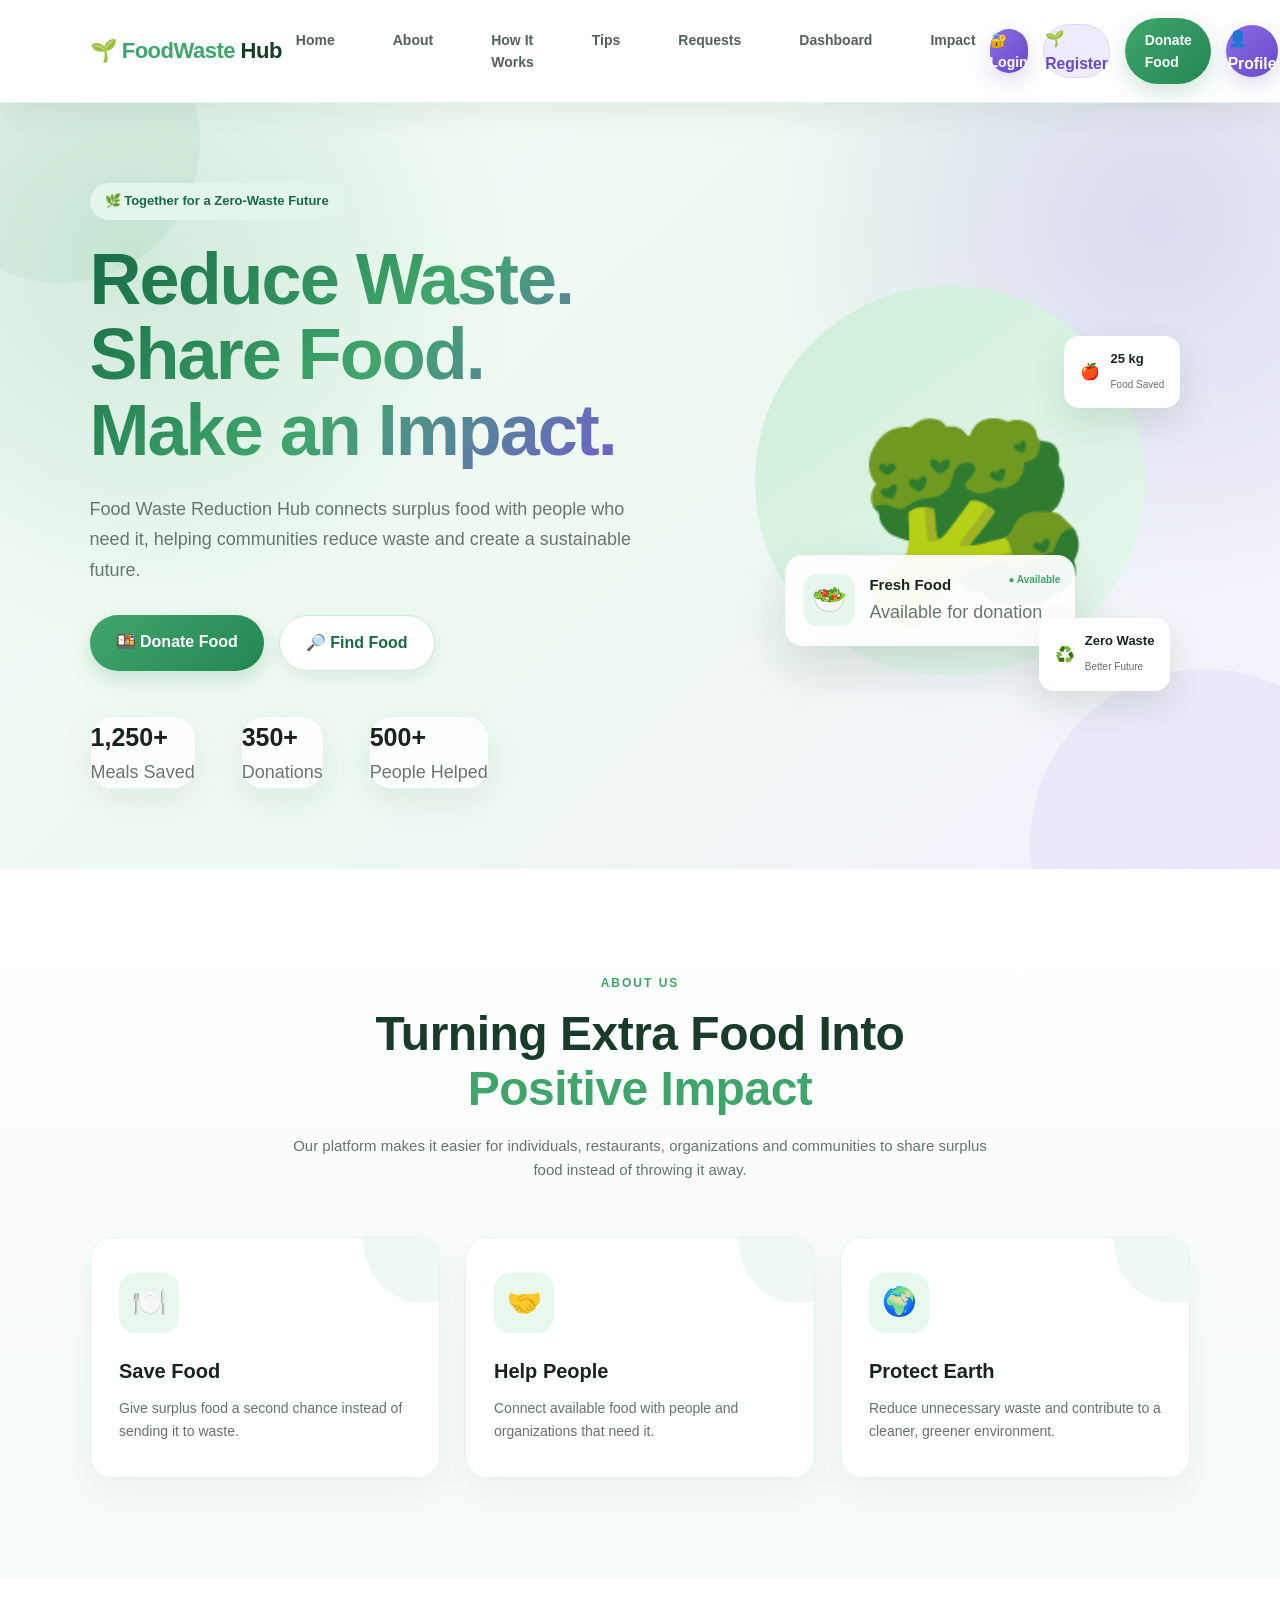
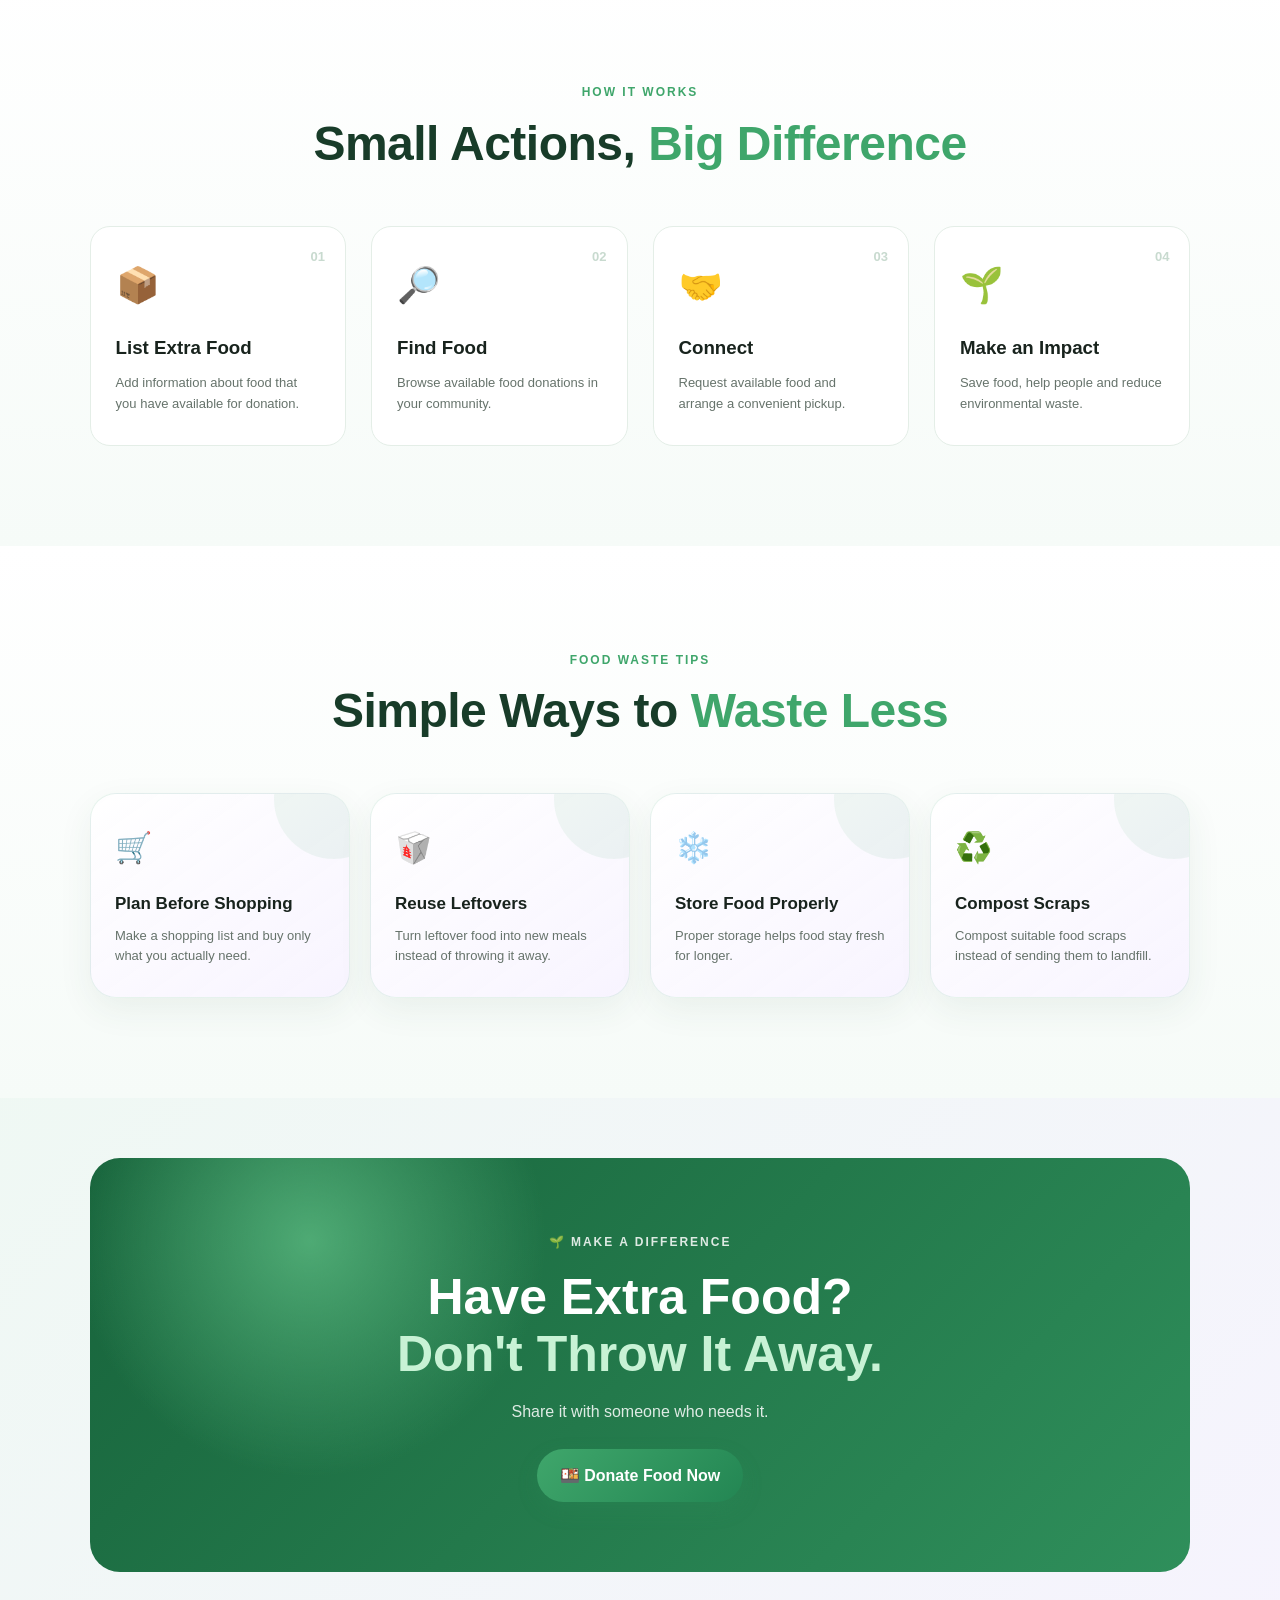
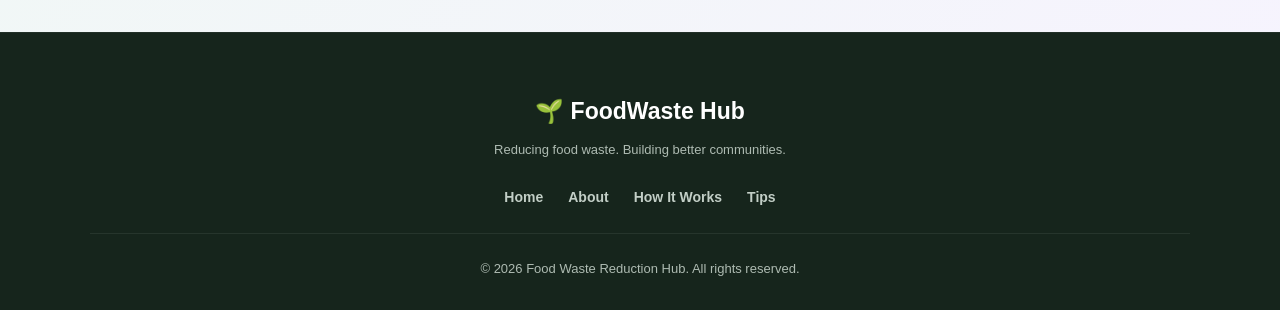
==== index.html @ 3bdde015 "Add files via upload" ====
<!DOCTYPE html>
<html lang="en">
<head>
    <meta charset="UTF-8">
    <meta name="viewport" content="width=device-width, initial-scale=1.0">

    <title>Food Waste Reduction Hub</title>

    <link rel="stylesheet" href="style.css">
</head>

<body>

    <!-- Navigation -->
    <header class="navbar">
        <div class="logo">
            🌱 <span>FoodWaste</span> Hub
        </div>

        <nav>
            <a href="#home">Home</a>
            <a href="#about">About</a>
            <a href="#how-it-works">How It Works</a>
            <a href="#tips">Tips</a>
            <a href="requests.html"> Requests</a>
            <a href="dashboard.html"> Dashboard</a>
            <a href="impact.html"> Impact</a>
        </nav>

        <div class="nav-buttons">
            <a href="login.html" class="login-btn">🔐 Login</a>
            <a href="register.html" class="register-btn">🌱 Register</a>
            <a href="#" id="logoutBtn" class="logout-btn">🚪 Logout</a>
            <a href="donate.html" class="donate-btn">Donate Food</a>
            <a href="profile.html" id="profileBtn" class="profile-btn">👤 Profile</a>
        </div>
    </header>


    <!-- Hero Section -->
    <section class="hero" id="home">

        <div class="hero-content">

            <div class="badge">
                🌿 Together for a Zero-Waste Future
            </div>

            <h1>
                Reduce Waste.<br>
                <span>Share Food.</span><br>
                Make an Impact.
            </h1>

            <p>
                Food Waste Reduction Hub connects surplus food with
                people who need it, helping communities reduce waste
                and create a sustainable future.
            </p>

            <div class="hero-buttons">
                <a href="donate.html" class="primary-btn">
    🍱 Donate Food
</a>

                <a href="find-food.html" class="secondary-btn">🔎 Find Food</a>
            </div>

            <div class="hero-stats">

                <div>
                    <h3>1,250+</h3>
                    <p>Meals Saved</p>
                </div>

                <div>
                    <h3>350+</h3>
                    <p>Donations</p>
                </div>

                <div>
                    <h3>500+</h3>
                    <p>People Helped</p>
                </div>

            </div>

        </div>


        <!-- Hero Visual -->
        <div class="hero-visual">

            <div class="circle"></div>

            <div class="food-card main-card">
                <div class="food-icon">🥗</div>

                <div>
                    <h3>Fresh Food</h3>
                    <p>Available for donation</p>
                </div>

                <span class="available">
                    ● Available
                </span>
            </div>

            <div class="floating-card card-one">
                🍎
                <div>
                    <strong>25 kg</strong>
                    <small>Food Saved</small>
                </div>
            </div>

            <div class="floating-card card-two">
                ♻️
                <div>
                    <strong>Zero Waste</strong>
                    <small>Better Future</small>
                </div>
            </div>

        </div>

    </section>


    <!-- About Section -->
    <section class="about" id="about">

        <div class="section-heading">
            <span>ABOUT US</span>

            <h2>
                Turning Extra Food Into
                <strong>Positive Impact</strong>
            </h2>

            <p>
                Our platform makes it easier for individuals, restaurants,
                organizations and communities to share surplus food instead
                of throwing it away.
            </p>
        </div>


        <div class="about-cards">

            <div class="about-card">
                <div class="card-icon">🍽️</div>
                <h3>Save Food</h3>
                <p>
                    Give surplus food a second chance instead of sending
                    it to waste.
                </p>
            </div>

            <div class="about-card">
                <div class="card-icon">🤝</div>
                <h3>Help People</h3>
                <p>
                    Connect available food with people and organizations
                    that need it.
                </p>
            </div>

            <div class="about-card">
                <div class="card-icon">🌍</div>
                <h3>Protect Earth</h3>
                <p>
                    Reduce unnecessary waste and contribute to a cleaner,
                    greener environment.
                </p>
            </div>

        </div>

    </section>


    <!-- How It Works -->
    <section class="how-it-works" id="how-it-works">

        <div class="section-heading">
            <span>HOW IT WORKS</span>

            <h2>
                Small Actions,
                <strong>Big Difference</strong>
            </h2>
        </div>


        <div class="steps">

            <div class="step">
                <div class="step-number">01</div>
                <div class="step-icon">📦</div>

                <h3>List Extra Food</h3>

                <p>
                    Add information about food that you have available
                    for donation.
                </p>
            </div>


            <div class="step">
                <div class="step-number">02</div>
                <div class="step-icon">🔎</div>

                <h3>Find Food</h3>

                <p>
                    Browse available food donations in your community.
                </p>
            </div>


            <div class="step">
                <div class="step-number">03</div>
                <div class="step-icon">🤝</div>

                <h3>Connect</h3>

                <p>
                    Request available food and arrange a convenient
                    pickup.
                </p>
            </div>


            <div class="step">
                <div class="step-number">04</div>
                <div class="step-icon">🌱</div>

                <h3>Make an Impact</h3>

                <p>
                    Save food, help people and reduce environmental waste.
                </p>
            </div>

        </div>

    </section>


    <!-- Tips Section -->
    <section class="tips" id="tips">

        <div class="section-heading">
            <span>FOOD WASTE TIPS</span>

            <h2>
                Simple Ways to
                <strong>Waste Less</strong>
            </h2>
        </div>


        <div class="tips-grid">

            <div class="tip-card">
                <span>🛒</span>
                <h3>Plan Before Shopping</h3>
                <p>
                    Make a shopping list and buy only what you actually need.
                </p>
            </div>

            <div class="tip-card">
                <span>🥡</span>
                <h3>Reuse Leftovers</h3>
                <p>
                    Turn leftover food into new meals instead of throwing it away.
                </p>
            </div>

            <div class="tip-card">
                <span>❄️</span>
                <h3>Store Food Properly</h3>
                <p>
                    Proper storage helps food stay fresh for longer.
                </p>
            </div>

            <div class="tip-card">
                <span>♻️</span>
                <h3>Compost Scraps</h3>
                <p>
                    Compost suitable food scraps instead of sending them to landfill.
                </p>
            </div>

        </div>

    </section>


    <!-- Call To Action -->
    <section class="cta">

        <div>
            <span>🌱 MAKE A DIFFERENCE</span>

            <h2>
                Have Extra Food?
                <br>
                <strong>Don't Throw It Away.</strong>
            </h2>

            <p>
                Share it with someone who needs it.
            </p>

            <a href="#" class="primary-btn">
                🍱 Donate Food Now
            </a>
        </div>

    </section>


    <!-- Footer -->
    <footer>

        <div class="footer-logo">
            🌱 FoodWaste Hub
        </div>

        <p>
            Reducing food waste. Building better communities.
        </p>

        <div class="footer-links">
            <a href="#home">Home</a>
            <a href="#about">About</a>
            <a href="#how-it-works">How It Works</a>
            <a href="#tips">Tips</a>
        </div>

        <p class="copyright">
            © 2026 Food Waste Reduction Hub. All rights reserved.
        </p>

    </footer>


    <script src="script.js"></script>

</body>
</html>
---- style.css ----
/* ================================
   FOOD WASTE REDUCTION HUB
   Main Stylesheet
================================ */

* {
    margin: 0;
    padding: 0;
    box-sizing: border-box;
    scroll-behavior: smooth;
}

:root {
    --green: #2f8f5b;
    --light-green: #e9f8ef;
    --dark-green: #17633b;
    --cream: #f8fbf7;
    --dark: #17221b;
    --text: #5d685f;
    --white: #ffffff;
    --orange: #f2a65a;
}

body {
    font-family: Arial, Helvetica, sans-serif;
    background: var(--cream);
    color: var(--dark);
    line-height: 1.6;
}


/* ================================
   NAVBAR
================================ */

.navbar {
    width: 100%;
    padding: 18px 7%;
    background: rgba(255, 255, 255, 0.95);
    display: flex;
    justify-content: space-between;
    align-items: center;
    position: sticky;
    top: 0;
    z-index: 1000;
    border-bottom: 1px solid #e7eee9;
    backdrop-filter: blur(12px);
}

.logo {
    font-size: 22px;
    font-weight: 800;
    color: var(--dark);
    white-space: nowrap;
}

.logo span {
    color: var(--green);
}

.navbar nav {
    display: flex;
    gap: 30px;
}

.navbar nav a,
.footer-links a {
    text-decoration: none;
    color: var(--text);
    font-size: 14px;
    font-weight: 600;
    transition: 0.3s;
}

.navbar nav a:hover,
.footer-links a:hover {
    color: var(--green);
}

.nav-buttons {
    display: flex;
    align-items: center;
    gap: 15px;
}

.login-btn {
    text-decoration: none;
    color: var(--dark);
    font-weight: 600;
    font-size: 14px;
}

.donate-btn {
    text-decoration: none;
    background: var(--green);
    color: white;
    padding: 11px 20px;
    border-radius: 30px;
    font-size: 14px;
    font-weight: 700;
    transition: 0.3s;
}

.donate-btn:hover {
    background: var(--dark-green);
    transform: translateY(-2px);
}


/* ================================
   HERO
================================ */

.hero {
    min-height: 650px;
    padding: 80px 7%;
    display: flex;
    justify-content: space-between;
    align-items: center;
    gap: 50px;
    overflow: hidden;
    background:
        radial-gradient(circle at 85% 35%, #dff5e6 0%, transparent 30%),
        linear-gradient(135deg, #f8fbf7, #eef8f1);
}

.hero-content {
    max-width: 650px;
}

.badge {
    display: inline-block;
    padding: 8px 15px;
    border-radius: 30px;
    background: #e4f5ea;
    color: var(--dark-green);
    font-size: 13px;
    font-weight: 700;
    margin-bottom: 22px;
}

.hero h1 {
    font-size: clamp(45px, 6vw, 76px);
    line-height: 1.05;
    letter-spacing: -3px;
    margin-bottom: 25px;
}

.hero h1 span {
    color: var(--green);
}

.hero-content > p {
    max-width: 580px;
    color: var(--text);
    font-size: 17px;
    margin-bottom: 30px;
}

.hero-buttons {
    display: flex;
    gap: 15px;
    margin-bottom: 45px;
}

.primary-btn,
.secondary-btn {
    display: inline-block;
    padding: 14px 23px;
    border-radius: 30px;
    text-decoration: none;
    font-weight: 700;
    transition: 0.3s;
}

.primary-btn {
    background: var(--green);
    color: white;
    box-shadow: 0 10px 25px rgba(47, 143, 91, 0.2);
}

.primary-btn:hover {
    background: var(--dark-green);
    transform: translateY(-3px);
}

.secondary-btn {
    color: var(--dark-green);
    background: white;
    border: 1px solid #d9e7dd;
}

.secondary-btn:hover {
    border-color: var(--green);
    transform: translateY(-3px);
}


/* Hero Statistics */

.hero-stats {
    display: flex;
    gap: 45px;
}

.hero-stats h3 {
    font-size: 25px;
    color: var(--dark);
}

.hero-stats p {
    color: var(--text);
    font-size: 13px;
}


/* ================================
   HERO VISUAL
================================ */

.hero-visual {
    width: 480px;
    height: 480px;
    position: relative;
    flex-shrink: 0;
}

.circle {
    width: 390px;
    height: 390px;
    background: linear-gradient(145deg, #ccefd8, #eaf8ef);
    border-radius: 50%;
    position: absolute;
    top: 40px;
    left: 45px;
}

.circle::after {
    content: "🥦";
    position: absolute;
    font-size: 190px;
    left: 100px;
    top: 85px;
}


/* Main food card */

.food-card {
    position: absolute;
    width: 290px;
    padding: 18px;
    background: rgba(255, 255, 255, 0.95);
    border-radius: 18px;
    box-shadow: 0 20px 50px rgba(30, 70, 45, 0.15);
}

.main-card {
    left: 75px;
    bottom: 80px;
    display: flex;
    align-items: center;
    gap: 14px;
}

.food-icon {
    width: 52px;
    height: 52px;
    border-radius: 14px;
    background: #e8f7ed;
    display: flex;
    align-items: center;
    justify-content: center;
    font-size: 28px;
}

.main-card h3 {
    font-size: 15px;
}

.main-card p {
    color: var(--text);
    font-size: 11px;
}

.available {
    position: absolute;
    right: 15px;
    top: 17px;
    color: var(--green);
    font-size: 10px;
    font-weight: 700;
}


/* Floating cards */

.floating-card {
    position: absolute;
    background: white;
    border-radius: 15px;
    padding: 13px 16px;
    display: flex;
    align-items: center;
    gap: 10px;
    box-shadow: 0 15px 35px rgba(30, 70, 45, 0.12);
}

.floating-card:first-letter {
    font-size: 25px;
}

.floating-card strong {
    display: block;
    font-size: 13px;
}

.floating-card small {
    color: var(--text);
    font-size: 10px;
}

.card-one {
    top: 90px;
    right: 10px;
}

.card-two {
    bottom: 35px;
    right: 20px;
}


/* ================================
   GENERAL SECTIONS
================================ */

section {
    padding: 100px 7%;
}

.section-heading {
    max-width: 700px;
    margin: 0 auto 55px;
    text-align: center;
}

.section-heading > span {
    color: var(--green);
    font-size: 12px;
    font-weight: 800;
    letter-spacing: 2px;
}

.section-heading h2 {
    font-size: clamp(32px, 4vw, 48px);
    line-height: 1.15;
    margin: 12px 0 18px;
}

.section-heading h2 strong {
    color: var(--green);
}

.section-heading p {
    color: var(--text);
    font-size: 15px;
}


/* ================================
   ABOUT
================================ */

.about {
    background: white;
}

.about-cards {
    max-width: 1100px;
    margin: auto;
    display: grid;
    grid-template-columns: repeat(3, 1fr);
    gap: 25px;
}

.about-card {
    padding: 35px 28px;
    border: 1px solid #e8eee9;
    border-radius: 20px;
    background: white;
    transition: 0.3s;
}

.about-card:hover {
    transform: translateY(-8px);
    box-shadow: 0 20px 45px rgba(35, 85, 52, 0.1);
}

.card-icon {
    width: 60px;
    height: 60px;
    border-radius: 16px;
    background: var(--light-green);
    display: flex;
    align-items: center;
    justify-content: center;
    font-size: 28px;
    margin-bottom: 22px;
}

.about-card h3 {
    font-size: 20px;
    margin-bottom: 10px;
}

.about-card p {
    color: var(--text);
    font-size: 14px;
}


/* ================================
   HOW IT WORKS
================================ */

.how-it-works {
    background: #f5faf6;
}

.steps {
    max-width: 1150px;
    margin: auto;
    display: grid;
    grid-template-columns: repeat(4, 1fr);
    gap: 25px;
}

.step {
    background: white;
    border-radius: 20px;
    padding: 30px 25px;
    position: relative;
    border: 1px solid #e4eee7;
}

.step-number {
    position: absolute;
    top: 20px;
    right: 20px;
    color: #c8dacf;
    font-size: 13px;
    font-weight: 800;
}

.step-icon {
    font-size: 35px;
    margin-bottom: 20px;
}

.step h3 {
    margin-bottom: 10px;
}

.step p {
    color: var(--text);
    font-size: 13px;
}


/* ================================
   TIPS
================================ */

.tips {
    background: white;
}

.tips-grid {
    max-width: 1100px;
    margin: auto;
    display: grid;
    grid-template-columns: repeat(4, 1fr);
    gap: 20px;
}

.tip-card {
    padding: 30px 24px;
    border-radius: 20px;
    background: #f7faf7;
    border: 1px solid #e7eee8;
    transition: 0.3s;
}

.tip-card:hover {
    transform: translateY(-7px);
    background: #eff8f1;
}

.tip-card > span {
    font-size: 30px;
}

.tip-card h3 {
    font-size: 17px;
    margin: 18px 0 8px;
}

.tip-card p {
    color: var(--text);
    font-size: 13px;
}


/* ================================
   CTA
================================ */

.cta {
    margin: 60px 7%;
    padding: 70px 8%;
    border-radius: 30px;
    text-align: center;
    background:
        radial-gradient(circle at 20% 20%, #4eaa74, transparent 25%),
        linear-gradient(135deg, #17633b, #2f8f5b);
    color: white;
}

.cta > div {
    max-width: 700px;
    margin: auto;
}

.cta span {
    font-size: 12px;
    font-weight: 800;
    letter-spacing: 2px;
    opacity: 0.85;
}

.cta h2 {
    font-size: clamp(32px, 5vw, 50px);
    line-height: 1.15;
    margin: 15px 0;
}

.cta h2 strong {
    color: #c8f2d5;
}

.cta p {
    margin-bottom: 25px;
    opacity: 0.85;
}

.cta .primary-btn {
    background: white;
    color: var(--dark-green);
}

.cta .primary-btn:hover {
    background: #edf8f0;
}


/* ================================
   FOOTER
================================ */

footer {
    background: #122019;
    color: white;
    padding: 60px 7% 30px;
    text-align: center;
}

.footer-logo {
    font-size: 23px;
    font-weight: 800;
    margin-bottom: 10px;
}

footer > p {
    color: #aebbb2;
    font-size: 13px;
}

.footer-links {
    display: flex;
    justify-content: center;
    gap: 25px;
    margin: 25px 0;
}

.footer-links a {
    color: #c2cec6;
}

.copyright {
    padding-top: 25px;
    border-top: 1px solid #26352c;
}


/* ================================
   RESPONSIVE DESIGN
================================ */

@media (max-width: 1000px) {

    .navbar {
        padding: 16px 5%;
    }

    .navbar nav {
        display: none;
    }

    .hero {
        padding: 70px 5%;
    }

    .hero-visual {
        width: 400px;
        height: 400px;
        transform: scale(0.9);
    }

    .about-cards,
    .steps {
        grid-template-columns: repeat(2, 1fr);
    }

    .tips-grid {
        grid-template-columns: repeat(2, 1fr);
    }
}


@media (max-width: 750px) {

    .nav-buttons .login-btn {
        display: none;
    }

    .hero {
        flex-direction: column;
        text-align: center;
        padding-top: 60px;
    }

    .hero-content {
        max-width: 100%;
    }

    .hero-content > p {
        margin-left: auto;
        margin-right: auto;
    }

    .hero-buttons {
        justify-content: center;
    }

    .hero-stats {
        justify-content: center;
        gap: 25px;
    }

    .hero-visual {
        transform: scale(0.8);
        margin-top: -30px;
        margin-bottom: -50px;
    }

    .about-cards,
    .steps,
    .tips-grid {
        grid-template-columns: 1fr;
        max-width: 500px;
    }

    section {
        padding: 75px 5%;
    }

    .cta {
        margin: 30px 5%;
    }
}


@media (max-width: 500px) {

    .logo {
        font-size: 18px;
    }

    .donate-btn {
        padding: 9px 13px;
        font-size: 12px;
    }

    .hero h1 {
        letter-spacing: -2px;
    }

    .hero-buttons {
        flex-direction: column;
        align-items: stretch;
    }

    .hero-buttons a {
        text-align: center;
    }

    .hero-stats {
        gap: 15px;
    }

    .hero-stats h3 {
        font-size: 20px;
    }

    .hero-visual {
        transform: scale(0.65);
        margin-left: -70px;
        margin-right: -70px;
    }

    .footer-links {
        flex-wrap: wrap;
    }
}
 /* =================================
    DONATE FOOD PAGE
 ================================= */

.donate-header {
    min-height: 400px;
    padding: 80px 7%;
    display: flex;
    align-items: center;
    justify-content: center;
    text-align: center;

    background:
        radial-gradient(circle at 20% 30%, #d8f3e1 0%, transparent 28%),
        radial-gradient(circle at 80% 70%, #e2f6e8 0%, transparent 30%),
        linear-gradient(135deg, #f8fbf7, #edf8f0);
}

.donate-header-content {
    max-width: 750px;
}

.donate-header-content > span {
    color: var(--green);
    font-size: 12px;
    font-weight: 800;
    letter-spacing: 2px;
}

.donate-header h1 {
    font-size: clamp(40px, 6vw, 65px);
    line-height: 1.08;
    letter-spacing: -2px;
    margin: 15px 0 20px;
}

.donate-header h1 strong {
    color: var(--green);
}

.donate-header p {
    color: var(--text);
    max-width: 650px;
    margin: auto;
    font-size: 16px;
}


/* =================================
   DONATION SECTION
================================= */

.donate-section {
    background: #f7faf7;
    padding: 80px 7%;
}

.donate-container {
    max-width: 950px;
    margin: auto;
}

.form-heading {
    text-align: center;
    margin-bottom: 45px;
}

.form-heading > span {
    color: var(--green);
    font-size: 12px;
    font-weight: 800;
    letter-spacing: 2px;
}

.form-heading h2 {
    font-size: clamp(30px, 4vw, 45px);
    margin: 10px 0;
}

.form-heading h2 strong {
    color: var(--green);
}

.form-heading p {
    color: var(--text);
    font-size: 14px;
}


/* =================================
   FORM
================================= */

.donation-form {
    background: white;
    padding: 45px;
    border-radius: 25px;
    border: 1px solid #e3ece5;
    box-shadow: 0 20px 50px rgba(32, 80, 48, 0.08);
}

.form-section-title {
    font-size: 18px;
    font-weight: 800;
    color: var(--dark);
    padding-bottom: 14px;
    margin: 15px 0 25px;
    border-bottom: 1px solid #e7eee9;
}

.form-row {
    display: grid;
    grid-template-columns: 1fr 1fr;
    gap: 25px;
}

.form-group {
    display: flex;
    flex-direction: column;
    margin-bottom: 23px;
}

.form-group label {
    font-size: 13px;
    font-weight: 700;
    color: var(--dark);
    margin-bottom: 8px;
}

.form-group input,
.form-group select,
.form-group textarea {
    width: 100%;
    padding: 14px 15px;
    border: 1px solid #dce7df;
    border-radius: 12px;
    background: #fbfdfb;
    color: var(--dark);
    font-family: inherit;
    font-size: 14px;
    outline: none;
    transition: 0.25s;
}

.form-group input:focus,
.form-group select:focus,
.form-group textarea:focus {
    border-color: var(--green);
    background: white;
    box-shadow: 0 0 0 4px rgba(47, 143, 91, 0.08);
}

.form-group textarea {
    resize: vertical;
    min-height: 120px;
}

.form-group input[type="file"] {
    padding: 12px;
    cursor: pointer;
}

.form-group small {
    color: var(--text);
    font-size: 11px;
    margin-top: 7px;
}


/* =================================
   SUBMIT
================================= */

.form-submit {
    text-align: center;
    margin-top: 20px;
    padding-top: 30px;
    border-top: 1px solid #e7eee9;
}

.submit-btn {
    border: none;
    cursor: pointer;
    padding: 15px 30px;
    border-radius: 30px;
    background: var(--green);
    color: white;
    font-family: inherit;
    font-size: 15px;
    font-weight: 700;
    box-shadow: 0 10px 25px rgba(47, 143, 91, 0.2);
    transition: 0.3s;
}

.submit-btn:hover {
    background: var(--dark-green);
    transform: translateY(-3px);
}

.form-submit p {
    color: #7a857d;
    font-size: 11px;
    margin-top: 13px;
}


/* =================================
   DONATE PAGE RESPONSIVE
================================= */

@media (max-width: 700px) {

    .donate-header {
        padding: 65px 5%;
    }

    .donate-section {
        padding: 60px 5%;
    }

    .donation-form {
        padding: 28px 20px;
        border-radius: 20px;
    }

    .form-row {
        grid-template-columns: 1fr;
        gap: 0;
    }

    .donate-header h1 {
        letter-spacing: -1px;
    }
}


@media (max-width: 450px) {

    .donation-form {
        padding: 23px 15px;
    }

    .submit-btn {
        width: 100%;
    }
}
/* =================================
   FIND FOOD PAGE
================================= */

.find-header {
    min-height: 390px;
    padding: 75px 7%;
    display: flex;
    align-items: center;
    justify-content: center;
    text-align: center;

    background:
        radial-gradient(circle at 20% 30%, #d9f3e2 0%, transparent 28%),
        radial-gradient(circle at 80% 70%, #e4f6e9 0%, transparent 30%),
        linear-gradient(135deg, #f8fbf7, #edf8f0);
}

.find-header-content {
    max-width: 780px;
}

.find-header-content > span {
    color: var(--green);
    font-size: 12px;
    font-weight: 800;
    letter-spacing: 2px;
}

.find-header h1 {
    font-size: clamp(40px, 6vw, 64px);
    line-height: 1.08;
    letter-spacing: -2px;
    margin: 15px 0 20px;
}

.find-header h1 strong {
    color: var(--green);
}

.find-header p {
    color: var(--text);
    font-size: 16px;
}


/* Find Section */

.find-section {
    background: #f7faf7;
    padding: 70px 7%;
}

.find-container {
    max-width: 1150px;
    margin: auto;
}


/* Search */

.search-box {
    background: white;
    padding: 18px;
    border-radius: 18px;
    border: 1px solid #e2ebe4;
    display: grid;
    grid-template-columns: 1fr 220px;
    gap: 15px;
    margin-bottom: 55px;
    box-shadow: 0 10px 30px rgba(30, 75, 45, 0.06);
}

.search-input {
    display: flex;
    align-items: center;
    gap: 10px;
    border: 1px solid #dce7df;
    border-radius: 12px;
    padding: 0 15px;
}

.search-input span {
    font-size: 18px;
}

.search-input input {
    width: 100%;
    border: none;
    outline: none;
    padding: 13px 5px;
    font-size: 14px;
    font-family: inherit;
}

.search-box select {
    border: 1px solid #dce7df;
    border-radius: 12px;
    padding: 13px;
    background: white;
    color: var(--dark);
    font-family: inherit;
    outline: none;
}


/* Results Heading */

.results-heading {
    display: flex;
    justify-content: space-between;
    align-items: end;
    margin-bottom: 25px;
}

.results-heading > div > span {
    color: var(--green);
    font-size: 11px;
    font-weight: 800;
    letter-spacing: 2px;
}

.results-heading h2 {
    margin-top: 5px;
    font-size: 30px;
}

#foodCount {
    color: var(--text);
    font-size: 13px;
}


/* Food Grid */

.food-grid {
    display: grid;
    grid-template-columns: repeat(3, 1fr);
    gap: 25px;
}


/* Food Card */

.food-item {
    background: white;
    border-radius: 20px;
    overflow: hidden;
    border: 1px solid #e3ebe5;
    box-shadow: 0 10px 30px rgba(30, 75, 45, 0.06);
    transition: 0.3s;
}

.food-item:hover {
    transform: translateY(-7px);
    box-shadow: 0 20px 40px rgba(30, 75, 45, 0.11);
}

.food-image {
    height: 180px;
    background:
        linear-gradient(
            135deg,
            #dff4e5,
            #f3faf5
        );

    display: flex;
    align-items: center;
    justify-content: center;
    font-size: 65px;
    position: relative;
}

.food-category {
    position: absolute;
    top: 15px;
    left: 15px;
    background: white;
    color: var(--green);
    padding: 6px 10px;
    border-radius: 20px;
    font-size: 10px;
    font-weight: 800;
}

.food-details {
    padding: 22px;
}

.food-details h3 {
    font-size: 20px;
    margin-bottom: 7px;
}

.food-details > p {
    color: var(--text);
    font-size: 13px;
    margin-bottom: 18px;
}

.food-info {
    display: grid;
    grid-template-columns: 1fr 1fr;
    gap: 12px;
    padding: 15px 0;
    border-top: 1px solid #edf1ee;
    border-bottom: 1px solid #edf1ee;
}

.food-info div {
    font-size: 11px;
    color: var(--text);
}

.food-info strong {
    display: block;
    color: var(--dark);
    font-size: 12px;
    margin-top: 3px;
}

.food-location {
    margin: 15px 0;
    color: var(--text);
    font-size: 12px;
}

.request-btn {
    width: 100%;
    border: none;
    background: var(--green);
    color: white;
    padding: 12px;
    border-radius: 10px;
    font-family: inherit;
    font-weight: 700;
    cursor: pointer;
    transition: 0.3s;
}

.request-btn:hover {
    background: var(--dark-green);
}


/* Empty State */

.empty-state {
    text-align: center;
    background: white;
    border: 1px dashed #cbdacf;
    border-radius: 20px;
    padding: 60px 25px;
}

.empty-icon {
    font-size: 55px;
    margin-bottom: 15px;
}

.empty-state h3 {
    font-size: 22px;
    margin-bottom: 8px;
}

.empty-state p {
    max-width: 450px;
    margin: 0 auto 25px;
    color: var(--text);
    font-size: 14px;
}

.empty-state .primary-btn {
    display: inline-block;
}


/* Responsive */

@media (max-width: 900px) {

    .food-grid {
        grid-template-columns: repeat(2, 1fr);
    }
}


@media (max-width: 700px) {

    .search-box {
        grid-template-columns: 1fr;
    }

    .food-grid {
        grid-template-columns: 1fr;
        max-width: 500px;
        margin: auto;
    }

    .results-heading {
        align-items: start;
        gap: 15px;
        flex-direction: column;
    }

    .find-header {
        padding: 60px 5%;
    }

    .find-section {
        padding: 55px 5%;
    }
}
/* ================================
   AESTHETIC BUTTONS
================================ */

/* Donate Food Submit Button */
.submit-btn {
    width: 100%;
    padding: 15px 25px;
    border: none;
    border-radius: 14px;
    background: linear-gradient(135deg, #2f8f5b, #17633b);
    color: white;
    font-size: 16px;
    font-weight: 700;
    cursor: pointer;
    box-shadow: 0 8px 20px rgba(47, 143, 91, 0.25);
    transition: all 0.3s ease;
    letter-spacing: 0.3px;
}

.submit-btn:hover {
    transform: translateY(-3px);
    box-shadow: 0 12px 25px rgba(47, 143, 91, 0.35);
    background: linear-gradient(135deg, #38a866, #17633b);
}

.submit-btn:active {
    transform: translateY(0);
}


/* Request Food Button */
.request-btn {
    width: 100%;
    padding: 12px 18px;
    margin-top: 15px;
    border: none;
    border-radius: 12px;
    background: linear-gradient(135deg, #2f8f5b, #23834e);
    color: white;
    font-size: 14px;
    font-weight: 700;
    cursor: pointer;
    box-shadow: 0 6px 15px rgba(47, 143, 91, 0.22);
    transition: all 0.3s ease;
}

.request-btn:hover {
    transform: translateY(-3px);
    box-shadow: 0 10px 20px rgba(47, 143, 91, 0.32);
    background: linear-gradient(135deg, #3baa68, #17633b);
}

.request-btn:active {
    transform: translateY(0);
}


/* Search / Filter Controls */
.search-input,
#categoryFilter {
    transition: all 0.3s ease;
}

.search-input:focus,
#categoryFilter:focus {
    border-color: #2f8f5b;
    box-shadow: 0 0 0 4px rgba(47, 143, 91, 0.12);
    outline: none;
}
/* =========================================
   🌿 PREMIUM DONATE FOOD PAGE
========================================= */

/* Page background */
body {
    background: linear-gradient(135deg, #f0faf4 0%, #f8fbf7 50%, #edf8f1 100%);
}


/* Donate page main area */
.donate-section {
    padding: 70px 20px;
    background:
        radial-gradient(circle at top left, rgba(47, 143, 91, 0.10), transparent 35%),
        radial-gradient(circle at bottom right, rgba(242, 166, 90, 0.08), transparent 35%);
}


/* Main form container */
.donate-container {
    max-width: 1050px;
    margin: auto;
    padding: 45px;
    background: rgba(255, 255, 255, 0.92);
    border-radius: 28px;
    box-shadow: 0 20px 60px rgba(23, 99, 59, 0.12);
    border: 1px solid rgba(47, 143, 91, 0.10);
}


/* Form heading */
.form-heading {
    font-size: 32px;
    font-weight: 800;
    color: #17633b;
    margin-bottom: 35px;
    text-align: center;
}


/* Form */
.donation-form {
    display: flex;
    flex-direction: column;
    gap: 35px;
}


/* =========================================
   SECTION HEADINGS
========================================= */

.form-section-title {
    display: flex;
    align-items: center;
    gap: 12px;

    font-size: 21px;
    font-weight: 800;
    color: #17221b;

    padding-bottom: 14px;
    margin-bottom: 24px;

    border-bottom: 2px solid #e4f1e8;
    position: relative;
}

.form-section-title::after {
    content: "";
    position: absolute;
    left: 0;
    bottom: -2px;
    width: 70px;
    height: 3px;
    background: linear-gradient(90deg, #2f8f5b, #72c894);
    border-radius: 10px;
}


/* =========================================
   FORM ROW
========================================= */

.form-row {
    display: grid;
    grid-template-columns: 1fr 1fr;
    gap: 25px;
}


/* =========================================
   FORM GROUP
========================================= */

.form-group {
    margin-bottom: 22px;
}

.form-group label {
    display: block;
    margin-bottom: 9px;

    font-size: 14px;
    font-weight: 700;
    color: #243229;
}


/* =========================================
   INPUTS
========================================= */

.form-group input,
.form-group select,
.form-group textarea {
    width: 100%;
    padding: 15px 17px;

    border: 1.5px solid #dce9df;
    border-radius: 14px;

    background: #fbfdfb;
    color: #17221b;

    font-size: 15px;
    font-family: inherit;

    outline: none;

    transition: all 0.3s ease;

    box-sizing: border-box;
}


/* Placeholder */
.form-group input::placeholder,
.form-group textarea::placeholder {
    color: #9aa69e;
}


/* Focus effect */
.form-group input:focus,
.form-group select:focus,
.form-group textarea:focus {
    border-color: #2f8f5b;

    background: #ffffff;

    box-shadow:
        0 0 0 4px rgba(47, 143, 91, 0.10),
        0 8px 20px rgba(47, 143, 91, 0.08);

    transform: translateY(-1px);
}


/* Textarea */
.form-group textarea {
    min-height: 120px;
    resize: vertical;
}


/* =========================================
   FILE UPLOAD
========================================= */

.form-group input[type="file"] {
    padding: 13px;
    background: #f5fbf7;
    border: 2px dashed #b9d9c3;
    cursor: pointer;
}

.form-group input[type="file"]:hover {
    border-color: #2f8f5b;
    background: #eef9f2;
}


/* =========================================
   SUBMIT BUTTON
========================================= */

.form-submit {
    margin-top: 10px;
    text-align: center;
}


.submit-btn {
    width: 100%;
    max-width: 420px;

    padding: 17px 30px;

    border: none;
    border-radius: 16px;

    background: linear-gradient(
        135deg,
        #2f8f5b,
        #17633b
    );

    color: white;

    font-size: 17px;
    font-weight: 800;

    letter-spacing: 0.3px;

    cursor: pointer;

    box-shadow:
        0 12px 25px rgba(47, 143, 91, 0.25);

    transition: all 0.3s ease;
}


/* Button hover */
.submit-btn:hover {
    transform: translateY(-4px);

    background: linear-gradient(
        135deg,
        #39a968,
        #17633b
    );

    box-shadow:
        0 18px 35px rgba(47, 143, 91, 0.32);
}


/* Button click */
.submit-btn:active {
    transform: translateY(-1px);
}


/* =========================================
   DONATE HEADER
========================================= */

.donate-header {
    padding: 80px 20px 70px;

    background:
        radial-gradient(
            circle at 20% 20%,
            rgba(255,255,255,0.15),
            transparent 30%
        ),
        linear-gradient(
            135deg,
            #17633b,
            #2f8f5b,
            #4caf72
        );

    color: white;

    text-align: center;
}


.donate-header-content {
    max-width: 800px;
    margin: auto;
}


.donate-header h1 {
    font-size: 48px;
    font-weight: 900;
    margin-bottom: 15px;
}


.donate-header p {
    font-size: 18px;
    line-height: 1.7;
    opacity: 0.92;
}


/* =========================================
   SMALL DECORATIVE EFFECT
========================================= */

.donation-form::before {
    content: "🍱  Share food. Spread kindness. Reduce waste.";
    display: block;

    padding: 15px 20px;

    border-radius: 14px;

    background: #edf9f1;

    color: #17633b;

    font-size: 14px;
    font-weight: 700;

    text-align: center;

    border: 1px solid #d7eddd;
}


/* =========================================
   RESPONSIVE DESIGN
========================================= */

@media (max-width: 768px) {

    .donate-section {
        padding: 35px 15px;
    }

    .donate-container {
        padding: 25px 18px;
        border-radius: 20px;
    }

    .form-row {
        grid-template-columns: 1fr;
        gap: 0;
    }

    .form-heading {
        font-size: 26px;
    }

    .donate-header {
        padding: 55px 20px;
    }

    .donate-header h1 {
        font-size: 34px;
    }

    .donate-header p {
        font-size: 15px;
    }

    .form-section-title {
        font-size: 19px;
    }

    .submit-btn {
        max-width: 100%;
    }
}

/* =========================================
   🌿 MODERN AESTHETIC DESIGN
========================================= */

:root {
    --green: #3fa66b;
    --dark-green: #176b45;
    --light-green: #e8f8ef;
    --mint: #dff7ea;
    --purple: #7657d9;
    --light-purple: #f0ebff;
    --orange: #f4a261;
    --dark: #18231d;
    --text: #66736b;
    --white: #ffffff;
    --cream: #f8fbf8;
}


/* =========================================
   🌐 GENERAL
========================================= */

body {
    background: linear-gradient(
        135deg,
        #f8fcf9 0%,
        #eef9f2 50%,
        #f7f3ff 100%
    );
    color: var(--dark);
}

a {
    transition: all 0.3s ease;
}


/* =========================================
   🌱 NAVBAR
========================================= */

.navbar {
    background: rgba(255, 255, 255, 0.92);
    backdrop-filter: blur(15px);
    -webkit-backdrop-filter: blur(15px);
    border-bottom: 1px solid rgba(63, 166, 107, 0.12);
    box-shadow: 0 8px 30px rgba(32, 70, 48, 0.08);
}

.logo {
    font-weight: 800;
    letter-spacing: -0.5px;
}

.logo span {
    color: var(--green);
}


/* =========================================
   🔗 NAVIGATION LINKS
========================================= */

.navbar nav a {
    color: #536158;
    font-weight: 600;
    border-radius: 50px;
    padding: 9px 14px;
}

.navbar nav a:hover {
    color: var(--dark-green);
    background: var(--light-green);
    transform: translateY(-2px);
}


/* =========================================
   ✨ ALL BUTTONS
========================================= */

button,
.primary-btn,
.secondary-btn,
.donate-btn,
.login-btn,
.register-btn,
.logout-btn,
.profile-btn,
.request-btn,
.submit-btn,
.form-submit {
    border-radius: 50px !important;
    transition: all 0.3s ease !important;
    font-weight: 700;
    cursor: pointer;
}


/* Main green buttons */

.primary-btn,
.donate-btn,
.submit-btn,
.form-submit {
    background: linear-gradient(
        135deg,
        #3fa66b,
        #238653
    ) !important;

    color: white !important;

    border: none !important;

    box-shadow: 0 8px 20px rgba(47, 143, 91, 0.22);
}

.primary-btn:hover,
.donate-btn:hover,
.submit-btn:hover,
.form-submit:hover {
    transform: translateY(-3px);
    box-shadow: 0 12px 28px rgba(47, 143, 91, 0.3);
}


/* Purple buttons */

.login-btn,
.profile-btn {
    background: linear-gradient(
        135deg,
        #8b6de8,
        #6748c7
    ) !important;

    color: white !important;

    border: none !important;

    box-shadow: 0 8px 20px rgba(103, 72, 199, 0.2);
}

.login-btn:hover,
.profile-btn:hover {
    transform: translateY(-3px);
    box-shadow: 0 12px 28px rgba(103, 72, 199, 0.3);
}


/* Register */

.register-btn {
    background: var(--light-purple) !important;
    color: #684ac5 !important;
    border: 1px solid #ded4ff !important;
}

.register-btn:hover {
    background: #e4dcff !important;
    transform: translateY(-3px);
}


/* Logout */

.logout-btn {
    background: #fff0f0 !important;
    color: #d95c5c !important;
    border: 1px solid #ffd4d4 !important;
}

.logout-btn:hover {
    background: #ffe2e2 !important;
    transform: translateY(-3px);
}


/* Secondary buttons */

.secondary-btn {
    background: white !important;
    color: var(--dark-green) !important;
    border: 1px solid #ccebd8 !important;
    box-shadow: 0 6px 18px rgba(30, 80, 50, 0.08);
}

.secondary-btn:hover {
    background: var(--light-green) !important;
    transform: translateY(-3px);
}


/* Request button */

.request-btn {
    background: linear-gradient(
        135deg,
        #7657d9,
        #5c42b7
    ) !important;

    color: white !important;
    border: none !important;

    box-shadow: 0 7px 18px rgba(92, 66, 183, 0.2);
}

.request-btn:hover {
    transform: translateY(-3px);
}


/* =========================================
   🏠 HERO
========================================= */

.hero {
    background:
        radial-gradient(
            circle at 20% 20%,
            rgba(117, 215, 157, 0.28),
            transparent 35%
        ),
        radial-gradient(
            circle at 80% 20%,
            rgba(145, 119, 226, 0.2),
            transparent 35%
        ),
        linear-gradient(
            135deg,
            #f5fcf7,
            #edf8f1,
            #f5f0ff
        );
}

.hero h1 {
    color: #183c29;
}

.hero p {
    color: #68766e;
}


/* =========================================
   📊 STAT CARDS
========================================= */

.stat-card,
.dashboard-card,
.impact-card {
    background: rgba(255, 255, 255, 0.9);
    border: 1px solid rgba(63, 166, 107, 0.12);
    border-radius: 24px !important;
    box-shadow: 0 12px 35px rgba(40, 80, 55, 0.08);
    transition: all 0.3s ease;
}

.stat-card:hover,
.dashboard-card:hover,
.impact-card:hover {
    transform: translateY(-7px);
    box-shadow: 0 18px 40px rgba(40, 80, 55, 0.13);
}


/* =========================================
   💚 GENERAL CARDS
========================================= */

.about-card,
.step-card,
.tip-card,
.food-item,
.request-card {
    background: rgba(255, 255, 255, 0.92);
    border: 1px solid rgba(63, 166, 107, 0.1);
    border-radius: 24px !important;
    box-shadow: 0 12px 35px rgba(40, 80, 55, 0.07);
    transition: all 0.3s ease;
}

.about-card:hover,
.step-card:hover,
.tip-card:hover,
.food-item:hover,
.request-card:hover {
    transform: translateY(-6px);
    box-shadow: 0 18px 40px rgba(40, 80, 55, 0.12);
}


/* =========================================
   🔍 SEARCH
========================================= */

.search-box,
.search-input,
input,
select,
textarea {
    border-radius: 16px !important;
}

input,
select,
textarea {
    border: 1px solid #d7e8dc !important;
    background: rgba(255, 255, 255, 0.95);
    transition: all 0.3s ease;
}

input:focus,
select:focus,
textarea:focus {
    outline: none;
    border-color: #67bd89 !important;
    box-shadow: 0 0 0 4px rgba(63, 166, 107, 0.1);
}


/* =========================================
   🔐 LOGIN / REGISTER
========================================= */

.login-page {
    background:
        radial-gradient(
            circle at top left,
            rgba(108, 78, 201, 0.18),
            transparent 35%
        ),
        linear-gradient(
            135deg,
            #effaf3,
            #f7f2ff
        );
}

.login-card {
    border: 1px solid rgba(118, 87, 217, 0.12);
    border-radius: 30px !important;
    box-shadow: 0 25px 70px rgba(50, 70, 60, 0.13);
}

.login-icon {
    background: linear-gradient(
        135deg,
        #3fa66b,
        #7657d9
    ) !important;

    border-radius: 50%;
    box-shadow: 0 10px 25px rgba(63, 166, 107, 0.2);
}


/* =========================================
   📊 DASHBOARD / IMPACT
========================================= */

.dashboard-header,
.impact-header {
    background:
        radial-gradient(
            circle at 80% 20%,
            rgba(118, 87, 217, 0.16),
            transparent 35%
        ),
        linear-gradient(
            135deg,
            #eefaf2,
            #f5f1ff
        );
}

.dashboard-section,
.impact-section {
    background: transparent;
}


/* =========================================
   📋 REQUEST STATUS
========================================= */

.request-status {
    border-radius: 50px !important;
    background: #fff5d9 !important;
    color: #a36d00 !important;
    padding: 6px 12px;
}


/* =========================================
   🦶 FOOTER
========================================= */

footer {
    background: #16251c;
    border-top: 1px solid rgba(255, 255, 255, 0.05);
}

footer a {
    border-radius: 50px;
    transition: all 0.3s ease;
}

footer a:hover {
    color: #8ee0ac !important;
}


/* =========================================
   📱 MOBILE
========================================= */

@media (max-width: 768px) {

    .navbar {
        border-radius: 0 0 22px 22px;
    }

    .navbar nav {
        gap: 6px;
    }

    .navbar nav a {
        padding: 8px 11px;
        font-size: 13px;
    }

    .nav-buttons {
        gap: 7px;
    }

    .nav-buttons a {
        padding: 9px 15px !important;
        font-size: 13px;
    }

    .primary-btn,
    .secondary-btn,
    .donate-btn,
    .login-btn,
    .register-btn,
    .logout-btn,
    .profile-btn,
    .request-btn {
        padding: 11px 20px !important;
    }

    .dashboard-card,
    .impact-card,
    .about-card,
    .step-card,
    .tip-card,
    .food-item,
    .request-card {
        border-radius: 20px !important;
    }
}

/* =========================================
   ✨ PREMIUM HOME HERO
========================================= */

.hero {
    position: relative;
    overflow: hidden;
    min-height: 620px;

    background:
        radial-gradient(
            circle at 10% 20%,
            rgba(63, 166, 107, 0.20),
            transparent 30%
        ),
        radial-gradient(
            circle at 90% 15%,
            rgba(118, 87, 217, 0.18),
            transparent 30%
        ),
        linear-gradient(
            135deg,
            #f7fcf8 0%,
            #edf9f1 50%,
            #f6f1ff 100%
        );
}


/* Decorative background circles */

.hero::before {
    content: "";
    position: absolute;

    width: 280px;
    height: 280px;

    border-radius: 50%;

    background: rgba(63, 166, 107, 0.08);

    top: -100px;
    left: -80px;
}


.hero::after {
    content: "";
    position: absolute;

    width: 350px;
    height: 350px;

    border-radius: 50%;

    background: rgba(118, 87, 217, 0.07);

    bottom: -150px;
    right: -100px;
}


/* Hero content */

.hero-content {
    position: relative;
    z-index: 2;
}


.hero h1 {
    font-size: clamp(42px, 6vw, 72px);
    line-height: 1.05;
    font-weight: 800;
    letter-spacing: -2px;

    background: linear-gradient(
        135deg,
        #176b45,
        #3fa66b,
        #7657d9
    );

    -webkit-background-clip: text;
    -webkit-text-fill-color: transparent;
}


.hero p {
    font-size: 18px;
    line-height: 1.7;
    max-width: 650px;
}


/* Hero buttons */

.hero .primary-btn,
.hero .secondary-btn {
    padding: 14px 26px !important;
    border-radius: 50px !important;
}


/* Floating visual cards */

.hero-visual {
    position: relative;
    z-index: 2;
}


.hero-visual > * {
    transition: all 0.4s ease;
}


.hero-visual > *:hover {
    transform: translateY(-8px) scale(1.02);
}


/* Stats */

.hero-stats {
    position: relative;
    z-index: 2;
}


.hero-stats > * {
    border-radius: 22px !important;

    background: rgba(255, 255, 255, 0.82);

    backdrop-filter: blur(12px);
    -webkit-backdrop-filter: blur(12px);

    border: 1px solid rgba(63, 166, 107, 0.12);

    box-shadow:
        0 12px 35px rgba(40, 80, 55, 0.08);

    transition: all 0.3s ease;
}


.hero-stats > *:hover {
    transform: translateY(-6px);
}


/* Mobile */

@media (max-width: 768px) {

    .hero {
        min-height: auto;
        padding: 70px 20px;
    }

    .hero h1 {
        font-size: 42px;
        letter-spacing: -1px;
    }

    .hero p {
        font-size: 16px;
    }

    .hero-visual {
        margin-top: 40px;
    }

}

/* =========================================
   ✨ PREMIUM CONTENT SECTIONS
========================================= */

.about,
.how-it-works,
.tips {
    position: relative;
    background: linear-gradient(
        180deg,
        #ffffff 0%,
        #f6fbf8 100%
    );
}


/* Section headings */

.about h2,
.how-it-works h2,
.tips h2 {
    color: #183c29;
    font-weight: 800;
    letter-spacing: -0.5px;
}


/* Modern cards */

.about-card,
.step-card,
.tip-card {
    position: relative;
    overflow: hidden;

    background: rgba(255, 255, 255, 0.85);

    backdrop-filter: blur(12px);
    -webkit-backdrop-filter: blur(12px);

    border: 1px solid rgba(63, 166, 107, 0.12);

    border-radius: 26px !important;

    box-shadow:
        0 12px 35px rgba(40, 80, 55, 0.07);

    transition:
        transform 0.35s ease,
        box-shadow 0.35s ease,
        border-color 0.35s ease;
}


/* Card top glow */

.about-card::before,
.step-card::before,
.tip-card::before {
    content: "";

    position: absolute;

    width: 120px;
    height: 120px;

    border-radius: 50%;

    background: rgba(63, 166, 107, 0.08);

    top: -55px;
    right: -45px;
}


/* Hover */

.about-card:hover,
.step-card:hover,
.tip-card:hover {
    transform: translateY(-9px);

    border-color: rgba(63, 166, 107, 0.25);

    box-shadow:
        0 20px 45px rgba(40, 80, 55, 0.13);
}


/* Icons */

.about-card .icon,
.step-card .icon,
.tip-card .icon {
    transition: transform 0.3s ease;
}

.about-card:hover .icon,
.step-card:hover .icon,
.tip-card:hover .icon {
    transform: scale(1.12) rotate(3deg);
}


/* =========================================
   🌱 HOW IT WORKS
========================================= */

.step-card {
    background:
        linear-gradient(
            145deg,
            rgba(255,255,255,0.95),
            rgba(235,249,240,0.9)
        );
}


/* =========================================
   💡 TIPS
========================================= */

.tip-card {
    background:
        linear-gradient(
            145deg,
            rgba(255,255,255,0.95),
            rgba(247,243,255,0.9)
        );
}


/* =========================================
   📱 MOBILE
========================================= */

@media (max-width: 768px) 

    .about,
    .how-it-works,
    .tips {
        padding-left: 20px;
        padding-right: 20px;
    }

    .about-card,
    .step-card,
    .tip-card {
        border-radius: 22px !important;
    }

/* =========================================
   🍱 PREMIUM DONATE PAGE
========================================= */

.donate-header {
    background:
        radial-gradient(
            circle at 85% 20%,
            rgba(118, 87, 217, 0.16),
            transparent 32%
        ),
        linear-gradient(
            135deg,
            #eefaf2,
            #f6f1ff
        );
}

.donate-header h1 {
    color: #183c29;
    font-weight: 800;
}


/* Donation form container */

.donate-container {
    background: rgba(255, 255, 255, 0.9);

    backdrop-filter: blur(15px);
    -webkit-backdrop-filter: blur(15px);

    border: 1px solid rgba(63, 166, 107, 0.12);

    border-radius: 30px;

    box-shadow:
        0 20px 55px rgba(40, 80, 55, 0.10);
}


/* Form section titles */

.form-section-title {
    color: #176b45;
    font-weight: 800;

    border-bottom: 1px solid #e1eee5;
    padding-bottom: 12px;
}


/* Form groups */

.form-group label {
    color: #34483b;
    font-weight: 700;
}


/* Inputs */

.donation-form input,
.donation-form select,
.donation-form textarea {
    width: 100%;

    border: 1px solid #d8e8dd !important;

    background: #fbfefc;

    border-radius: 16px !important;

    padding: 13px 16px;

    transition: all 0.3s ease;
}


/* Input focus */

.donation-form input:focus,
.donation-form select:focus,
.donation-form textarea:focus {
    border-color: #5fbb82 !important;

    background: white;

    box-shadow:
        0 0 0 4px rgba(63, 166, 107, 0.10);

    transform: translateY(-1px);
}


/* Submit button */

.donation-form .submit-btn {
    border-radius: 50px !important;

    padding: 14px 30px;

    font-size: 16px;

    background:
        linear-gradient(
            135deg,
            #3fa66b,
            #176b45
        ) !important;

    box-shadow:
        0 10px 25px rgba(47, 143, 91, 0.22);

    transition: all 0.3s ease;
}

.donation-form .submit-btn:hover {
    transform: translateY(-3px);

    box-shadow:
        0 15px 32px rgba(47, 143, 91, 0.30);
}


/* Mobile */

@media (max-width: 768px) {

    .donate-container {
        margin: 15px;
        padding: 20px;
        border-radius: 22px;
    }

    .form-row {
        grid-template-columns: 1fr !important;
    }

}

/* =========================================
   🔎 PREMIUM FIND FOOD PAGE
========================================= */

.find-header {
    background:
        radial-gradient(
            circle at 85% 20%,
            rgba(118, 87, 217, 0.15),
            transparent 32%
        ),
        linear-gradient(
            135deg,
            #eefaf2,
            #f7f2ff
        );
}

.find-header h1 {
    color: #183c29;
    font-weight: 800;
}


/* Search area */

.find-section {
    background: linear-gradient(
        180deg,
        #ffffff,
        #f7fbf8
    );
}

.search-box {
    background: rgba(255, 255, 255, 0.92);

    padding: 10px;

    border-radius: 22px !important;

    border: 1px solid #dcece1;

    box-shadow:
        0 10px 30px rgba(40, 80, 55, 0.08);
}


/* Search input */

.search-input {
    border: none !important;
    background: transparent !important;

    box-shadow: none !important;

    border-radius: 16px !important;
}

.search-input:focus {
    box-shadow: none !important;
}


/* Category filter */

#categoryFilter {
    border-radius: 50px !important;

    background: white;

    border: 1px solid #d8e8dd !important;

    padding: 11px 18px;
}


/* Food cards */

.food-item {
    overflow: hidden;

    background: rgba(255, 255, 255, 0.92);

    border-radius: 26px !important;

    border: 1px solid rgba(63, 166, 107, 0.12);

    box-shadow:
        0 12px 35px rgba(40, 80, 55, 0.08);

    transition: all 0.35s ease;
}

.food-item:hover {
    transform: translateY(-8px);

    box-shadow:
        0 20px 45px rgba(40, 80, 55, 0.14);
}


/* Food image */

.food-image {
    border-radius: 20px !important;

    overflow: hidden;
}

.food-image img {
    transition: transform 0.5s ease;
}

.food-item:hover .food-image img {
    transform: scale(1.05);
}


/* Category badge */

.food-category {
    display: inline-block;

    background: #e8f8ef !important;

    color: #176b45 !important;

    border-radius: 50px !important;

    padding: 6px 12px;

    font-size: 12px;

    font-weight: 700;
}


/* Food title */

.food-details h3 {
    color: #183c29;
    font-weight: 800;
}


/* Location */

.food-location {
    color: #718078;
}


/* Request button */

.food-item .request-btn {
    width: 100%;

    margin-top: 10px;

    border-radius: 50px !important;

    padding: 12px 20px;
}


/* Empty state */

.empty-state {
    background: rgba(255, 255, 255, 0.85);

    border: 1px dashed #cce4d3;

    border-radius: 26px;

    padding: 45px 25px;
}


/* Mobile */

@media (max-width: 768px) {

    .find-container {
        padding: 15px;
    }

    .food-grid {
        grid-template-columns: 1fr !important;
    }

    .search-box {
        border-radius: 18px !important;
    }

    .food-item {
        border-radius: 22px !important;
    }

}

/* =========================================
   🤝 PREMIUM REQUESTS PAGE
========================================= */

.requests-header {
    background:
        radial-gradient(
            circle at 85% 20%,
            rgba(118, 87, 217, 0.15),
            transparent 32%
        ),
        linear-gradient(
            135deg,
            #eefaf2,
            #f7f2ff
        );
}

.requests-header h1 {
    color: #183c29;
    font-weight: 800;
}


/* Requests section */

.requests-section {
    background:
        linear-gradient(
            180deg,
            #ffffff,
            #f7fbf8
        );
}


/* Request cards */

.request-card {
    position: relative;
    overflow: hidden;

    background: rgba(255, 255, 255, 0.92);

    border: 1px solid rgba(63, 166, 107, 0.12);

    border-radius: 26px !important;

    padding: 24px;

    box-shadow:
        0 12px 35px rgba(40, 80, 55, 0.08);

    transition: all 0.35s ease;
}

.request-card:hover {
    transform: translateY(-8px);

    box-shadow:
        0 20px 45px rgba(40, 80, 55, 0.14);

    border-color: rgba(63, 166, 107, 0.25);
}


/* Request icon */

.request-icon {
    width: 55px;
    height: 55px;

    display: flex;
    align-items: center;
    justify-content: center;

    border-radius: 50%;

    background:
        linear-gradient(
            135deg,
            #e5f8ed,
            #f0eaff
        );

    font-size: 25px;

    margin-bottom: 15px;
}


/* Request title */

.request-details h3 {
    color: #183c29;

    font-weight: 800;

    margin: 10px 0;
}


/* Request information */

.request-details p {
    color: #69766e;

    margin: 8px 0;
}


/* Status */

.request-status {
    display: inline-block;

    border-radius: 50px !important;

    padding: 7px 14px;

    background: #fff5d9 !important;

    color: #a36d00 !important;

    font-size: 13px;

    font-weight: 700;
}


/* Empty requests */

.no-requests {
    background: rgba(255, 255, 255, 0.85);

    border: 1px dashed #cce4d3;

    border-radius: 26px;

    padding: 50px 25px;

    text-align: center;
}


/* Mobile */

@media (max-width: 768px) {

    .requests-container {
        padding: 15px;
    }

    .request-card {
        border-radius: 22px !important;

        padding: 20px;
    }

}

/* =========================================
   📊 PREMIUM DASHBOARD PAGE
========================================= */

.dashboard-header {
    background:
        radial-gradient(
            circle at 85% 20%,
            rgba(118, 87, 217, 0.16),
            transparent 32%
        ),
        linear-gradient(
            135deg,
            #eefaf2,
            #f7f2ff
        );
}

.dashboard-header h1 {
    color: #183c29;
    font-weight: 800;
}


/* Dashboard section */

.dashboard-section {
    background: linear-gradient(
        180deg,
        #ffffff,
        #f7fbf8
    );
}


/* Dashboard cards */

.dashboard-card {
    background: rgba(255, 255, 255, 0.94);

    border: 1px solid rgba(63, 166, 107, 0.12);

    border-radius: 26px !important;

    padding: 28px;

    box-shadow:
        0 12px 35px rgba(40, 80, 55, 0.08);

    transition: all 0.35s ease;
}

.dashboard-card:hover {
    transform: translateY(-8px);

    box-shadow:
        0 20px 45px rgba(40, 80, 55, 0.14);
}


/* Dashboard icons */

.dashboard-icon {
    width: 58px;
    height: 58px;

    display: flex;
    align-items: center;
    justify-content: center;

    border-radius: 50%;

    background:
        linear-gradient(
            135deg,
            #e5f8ed,
            #f0eaff
        );

    font-size: 26px;

    margin-bottom: 15px;
}


/* Dashboard numbers */

.dashboard-card h2 {
    color: #176b45;

    font-size: 38px;

    font-weight: 800;

    margin: 8px 0;
}

.dashboard-card p {
    color: #718078;

    font-weight: 600;
}


/* Dashboard buttons */

.dashboard-card a,
.dashboard-section a {
    border-radius: 50px !important;
}


/* Welcome text */

.dashboard-section h2 {
    color: #183c29;

    font-weight: 800;
}


/* Mobile */

@media (max-width: 768px) {

    .dashboard-container {
        padding: 15px;
    }

    .dashboard-card {
        border-radius: 22px !important;

        padding: 22px;
    }

    .dashboard-card h2 {
        font-size: 32px;
    }

}

/* =========================================
   📈 PREMIUM IMPACT PAGE
========================================= */

.impact-header {
    background:
        radial-gradient(
            circle at 85% 20%,
            rgba(118, 87, 217, 0.16),
            transparent 32%
        ),
        linear-gradient(
            135deg,
            #eefaf2,
            #f7f2ff
        );
}

.impact-header h1 {
    color: #183c29;
    font-weight: 800;
}


/* Impact section */

.impact-section {
    background:
        linear-gradient(
            180deg,
            #ffffff,
            #f7fbf8
        );
}


/* Impact cards */

.impact-card {
    background: rgba(255, 255, 255, 0.94);

    border: 1px solid rgba(63, 166, 107, 0.12);

    border-radius: 28px !important;

    padding: 30px;

    box-shadow:
        0 12px 35px rgba(40, 80, 55, 0.08);

    transition: all 0.35s ease;
}

.impact-card:hover {
    transform: translateY(-8px);

    box-shadow:
        0 20px 45px rgba(40, 80, 55, 0.14);
}


/* Impact icons */

.impact-icon {
    width: 62px;
    height: 62px;

    display: flex;
    align-items: center;
    justify-content: center;

    margin: 0 auto 15px;

    border-radius: 50%;

    background:
        linear-gradient(
            135deg,
            #e5f8ed,
            #f0eaff
        );

    font-size: 28px;
}


/* Impact numbers */

.impact-card h2 {
    color: #176b45;

    font-size: 42px;

    font-weight: 800;

    margin: 8px 0;
}

.impact-card p {
    color: #718078;

    font-weight: 600;
}


/* Impact message */

.impact-message {
    max-width: 850px;

    margin: 40px auto;

    padding: 30px;

    background:
        linear-gradient(
            135deg,
            #eefaf2,
            #f5f0ff
        );

    border-radius: 26px;

    text-align: center;

    color: #365443;

    box-shadow:
        0 10px 30px rgba(40, 80, 55, 0.06);
}


/* Mobile */

@media (max-width: 768px) {

    .impact-container {
        padding: 15px;
    }

    .impact-card {
        border-radius: 22px !important;

        padding: 24px;
    }

    .impact-card h2 {
        font-size: 34px;
    }

}

/* =========================================
   👤 PREMIUM PROFILE PAGE
========================================= */

.profile-info {
    background: linear-gradient(
        135deg,
        #f5fcf7,
        #faf7ff
    );

    padding: 20px;

    border-radius: 22px;

    border: 1px solid #e0eee4;

    margin: 20px 0;
}


/* Profile fields */

.profile-info .login-field input {
    background: #ffffff;

    border: 1px solid #dce9df;

    border-radius: 50px;

    padding: 13px 18px;

    color: #405247;

    font-weight: 600;
}

.profile-info .login-field input:focus {
    outline: none;

    border-color: #7657d9;

    box-shadow: 0 0 0 4px rgba(118, 87, 217, 0.10);
}


/* Profile logout button */

#profileLogout {
    width: 100%;

    border: none;

    border-radius: 50px !important;

    padding: 13px 20px;

    background: linear-gradient(
        135deg,
        #7657d9,
        #5d43b8
    );

    color: white;

    font-weight: 700;

    cursor: pointer;

    transition: 0.3s ease;
}

#profileLogout:hover {
    transform: translateY(-2px);

    box-shadow:
        0 10px 25px rgba(118, 87, 217, 0.25);
}


/* Back home */

.back-home {
    display: inline-block;

    color: #176b45;

    font-weight: 700;

    text-decoration: none;

    transition: 0.3s ease;
}

.back-home:hover {
    color: #7657d9;

    transform: translateX(-3px);
}


/* Mobile */

@media (max-width: 768px) {

    .profile-info {
        padding: 16px;

        border-radius: 20px;
    }

}

/* =========================================
   🔐 PREMIUM LOGIN PAGE
========================================= */

.login-page {
    min-height: 100vh;

    display: flex;
    align-items: center;
    justify-content: center;

    padding: 30px 20px;

    background:
        radial-gradient(
            circle at 15% 20%,
            rgba(63, 166, 107, 0.16),
            transparent 30%
        ),
        radial-gradient(
            circle at 85% 80%,
            rgba(118, 87, 217, 0.18),
            transparent 32%
        ),
        linear-gradient(
            135deg,
            #f1faf4,
            #f8f4ff
        );
}


/* Login card */

.login-card {
    width: 100%;
    max-width: 430px;

    padding: 40px;

    background: rgba(255, 255, 255, 0.92);

    border: 1px solid rgba(63, 166, 107, 0.12);

    border-radius: 30px;

    box-shadow:
        0 20px 60px rgba(40, 80, 55, 0.12);

    backdrop-filter: blur(15px);
}


/* Login icon */

.login-icon {
    width: 70px;
    height: 70px;

    margin: 0 auto 20px;

    display: flex;
    align-items: center;
    justify-content: center;

    border-radius: 50%;

    background:
        linear-gradient(
            135deg,
            #e5f8ed,
            #f0eaff
        );

    font-size: 30px;
}


/* Login heading */

.login-card h1 {
    text-align: center;

    color: #183c29;

    font-weight: 800;

    margin-bottom: 8px;
}

.login-subtitle {
    text-align: center;

    color: #718078;

    margin-bottom: 28px;
}


/* Form fields */

.login-field {
    margin-bottom: 18px;
}

.login-field label {
    display: block;

    margin-bottom: 8px;

    color: #365443;

    font-weight: 700;
}

.login-field input {
    width: 100%;

    padding: 14px 18px;

    border: 1px solid #dce9df;

    border-radius: 50px;

    background: #ffffff;

    box-sizing: border-box;

    transition: 0.3s ease;
}

.login-field input:focus {
    outline: none;

    border-color: #7657d9;

    box-shadow:
        0 0 0 4px rgba(118, 87, 217, 0.10);
}


/* Login button */

.login-card button[type="submit"] {
    width: 100%;

    border: none;

    border-radius: 50px;

    padding: 14px 20px;

    background:
        linear-gradient(
            135deg,
            #3fa66b,
            #176b45
        );

    color: white;

    font-size: 16px;

    font-weight: 700;

    cursor: pointer;

    transition: 0.3s ease;
}

.login-card button[type="submit"]:hover {
    transform: translateY(-2px);

    box-shadow:
        0 10px 25px rgba(63, 166, 107, 0.25);
}


/* Login message */

#loginMessage {
    text-align: center;

    margin-top: 15px;

    font-weight: 600;
}


/* Mobile */

@media (max-width: 768px) {

    .login-page {
        padding: 20px 15px;
    }

    .login-card {
        padding: 30px 22px;

        border-radius: 24px;
    }

}

/* =========================================
   🌱 PREMIUM REGISTER PAGE
========================================= */

.register-page {
    min-height: 100vh;

    display: flex;
    align-items: center;
    justify-content: center;

    padding: 30px 20px;

    background:
        radial-gradient(
            circle at 15% 20%,
            rgba(63, 166, 107, 0.16),
            transparent 30%
        ),
        radial-gradient(
            circle at 85% 80%,
            rgba(118, 87, 217, 0.18),
            transparent 32%
        ),
        linear-gradient(
            135deg,
            #f1faf4,
            #f8f4ff
        );
}


/* Register card */

.register-page .login-card {
    width: 100%;
    max-width: 430px;

    padding: 40px;

    background: rgba(255, 255, 255, 0.92);

    border: 1px solid rgba(63, 166, 107, 0.12);

    border-radius: 30px;

    box-shadow:
        0 20px 60px rgba(40, 80, 55, 0.12);

    backdrop-filter: blur(15px);
}


/* Register icon */

.register-page .login-icon {
    width: 70px;
    height: 70px;

    margin: 0 auto 20px;

    display: flex;
    align-items: center;
    justify-content: center;

    border-radius: 50%;

    background:
        linear-gradient(
            135deg,
            #e5f8ed,
            #f0eaff
        );

    font-size: 30px;
}


/* Register heading */

.register-page .login-card h1 {
    text-align: center;

    color: #183c29;

    font-weight: 800;

    margin-bottom: 8px;
}

.register-page .login-subtitle {
    text-align: center;

    color: #718078;

    margin-bottom: 28px;
}


/* Register fields */

.register-page .login-field {
    margin-bottom: 17px;
}

.register-page .login-field label {
    display: block;

    margin-bottom: 8px;

    color: #365443;

    font-weight: 700;
}

.register-page .login-field input {
    width: 100%;

    padding: 14px 18px;

    box-sizing: border-box;

    border: 1px solid #dce9df;

    border-radius: 50px;

    background: #ffffff;

    transition: 0.3s ease;
}

.register-page .login-field input:focus {
    outline: none;

    border-color: #7657d9;

    box-shadow:
        0 0 0 4px rgba(118, 87, 217, 0.10);
}


/* Register button */

.register-page .login-card button[type="submit"] {
    width: 100%;

    border: none;

    border-radius: 50px;

    padding: 14px 20px;

    background:
        linear-gradient(
            135deg,
            #7657d9,
            #5d43b8
        );

    color: white;

    font-size: 16px;

    font-weight: 700;

    cursor: pointer;

    transition: 0.3s ease;
}

.register-page .login-card button[type="submit"]:hover {
    transform: translateY(-2px);

    box-shadow:
        0 10px 25px rgba(118, 87, 217, 0.25);
}


/* Register message */

#registerMessage {
    text-align: center;

    margin-top: 15px;

    font-weight: 600;
}


/* Mobile */

@media (max-width: 768px) {

    .register-page {
        padding: 20px 15px;
    }

    .register-page .login-card {
        padding: 30px 22px;

        border-radius: 24px;
    }

}

/* =========================================
   ✨ FINAL WEBSITE POLISH
========================================= */

/* Smooth page feel */

html {
    scroll-behavior: smooth;
}

body {
    overflow-x: hidden;
}


/* =========================================
   🔘 ALL BUTTONS
========================================= */

button,
a {
    transition: all 0.3s ease;
}

button {
    border-radius: 50px !important;
}


/* Main buttons */

.primary-btn,
.donate-btn,
.register-btn,
.login-btn,
.profile-btn,
.logout-btn,
.request-btn {
    border-radius: 50px !important;
}


/* Button hover */

.primary-btn:hover,
.donate-btn:hover,
.register-btn:hover,
.login-btn:hover,
.profile-btn:hover,
.logout-btn:hover,
.request-btn:hover {
    transform: translateY(-2px);
}


/* =========================================
   🧭 NAVBAR
========================================= */

header {
    background: rgba(255, 255, 255, 0.88) !important;

    backdrop-filter: blur(15px);

    border-bottom: 1px solid rgba(63, 166, 107, 0.10);

    box-shadow:
        0 8px 30px rgba(40, 80, 55, 0.06);
}


/* Logo */

.logo {
    font-weight: 800;

    color: #183c29 !important;
}


/* Navigation links */

nav a {
    border-radius: 50px;

    transition: 0.3s ease;
}

nav a:hover {
    color: #7657d9 !important;

    background: #f3efff;

    transform: translateY(-1px);
}


/* =========================================
   📝 INPUTS
========================================= */

input,
select,
textarea {
    transition: all 0.3s ease;
}

input:focus,
select:focus,
textarea:focus {
    outline: none;

    border-color: #7657d9 !important;

    box-shadow:
        0 0 0 4px rgba(118, 87, 217, 0.09);
}


/* =========================================
   🃏 GENERAL CARDS
========================================= */

.card,
.info-card,
.tip-card,
.step-card {
    border-radius: 26px !important;

    transition: all 0.35s ease;
}

.card:hover,
.info-card:hover,
.tip-card:hover,
.step-card:hover {
    transform: translateY(-6px);
}


/* =========================================
   🔗 LINKS
========================================= */

a {
    text-decoration: none;
}


/* =========================================
   📱 MOBILE POLISH
========================================= */

@media (max-width: 768px) {

    header {
        padding-left: 15px;
        padding-right: 15px;
    }

    .nav-buttons {
        gap: 6px;
    }

    .nav-buttons a {
        padding: 9px 14px !important;

        font-size: 13px;
    }

    h1 {
        font-size: 34px;
    }

    h2 {
        font-size: 28px;
    }

}

```css
/* =========================================
   FIND FOOD PAGE - CARD LAYOUT FIX
   Do not change Supabase or JavaScript
========================================= */

/* Find Food section */
.find-section {
    position: relative;
    padding: 70px 7%;
    background: #f7fbf8;
    overflow: hidden;
}

/* Decorative background circles */
.find-section::before {
    content: "";
    position: absolute;
    width: 380px;
    height: 380px;
    border-radius: 50%;
    background: rgba(47, 143, 91, 0.06);
    top: 180px;
    left: -180px;
    z-index: 0;
    pointer-events: none;
}

.find-section::after {
    content: "";
    position: absolute;
    width: 330px;
    height: 330px;
    border-radius: 50%;
    background: rgba(118, 87, 217, 0.05);
    bottom: -140px;
    right: -120px;
    z-index: 0;
    pointer-events: none;
}

/* Main content */
.find-container {
    position: relative;
    z-index: 2;
    max-width: 1150px;
    margin: 0 auto;
}

/* Search area */
.search-box {
    position: relative;
    z-index: 3;
    width: 100%;
    margin-bottom: 50px;
    padding: 18px;
    background: #ffffff;
    border: 1px solid #e2ebe4;
    border-radius: 18px;
    box-shadow: 0 10px 30px rgba(30, 75, 45, 0.07);
}

/* Results heading */
.results-heading {
    position: relative;
    z-index: 3;
    display: flex;
    justify-content: space-between;
    align-items: center;
    width: 100%;
    margin-bottom: 28px;
}

.results-heading > div {
    display: flex;
    flex-direction: column;
    gap: 4px;
}

.results-heading > div > span {
    color: var(--green);
    font-size: 11px;
    font-weight: 800;
    letter-spacing: 2px;
}

.results-heading h2 {
    margin: 0;
    color: #183c29;
    font-size: 32px;
    line-height: 1.2;
}

#foodCount {
    margin: 0;
    padding: 8px 14px;
    background: #ffffff;
    border: 1px solid #e1ebe4;
    border-radius: 50px;
    color: var(--text);
    font-size: 13px;
    font-weight: 600;
}

/* =========================================
   FOOD GRID
========================================= */

.food-grid {
    position: relative;
    z-index: 3;

    width: 100%;

    display: grid;
    grid-template-columns: repeat(3, minmax(0, 1fr));
    gap: 25px;

    align-items: stretch;
}

/* =========================================
   DONATION CARDS
   IMPORTANT:
   .food-grid .food-card overrides the
   Home page .food-card
========================================= */

.food-grid .food-card {
    position: relative;

    width: 100%;
    min-width: 0;

    min-height: 330px;

    padding: 25px;

    display: flex;
    flex-direction: column;

    background: #ffffff;

    border: 1px solid #e1ebe4;
    border-radius: 22px;

    box-shadow: 0 10px 30px rgba(30, 75, 45, 0.08);

    overflow: hidden;

    transition:
        transform 0.3s ease,
        box-shadow 0.3s ease,
        border-color 0.3s ease;
}

/* Small decorative circle inside card */
.food-grid .food-card::before {
    content: "";

    position: absolute;

    width: 110px;
    height: 110px;

    border-radius: 50%;

    background: rgba(47, 143, 91, 0.05);

    top: -55px;
    right: -45px;

    pointer-events: none;
}

/* Card hover */
.food-grid .food-card:hover {
    transform: translateY(-6px);

    border-color: rgba(47, 143, 91, 0.25);

    box-shadow:
        0 18px 40px rgba(30, 75, 45, 0.13);
}

/* Food name */
.food-grid .food-card h3 {
    position: relative;
    z-index: 1;

    margin: 0 0 18px;

    color: #183c29;

    font-size: 21px;
    line-height: 1.3;
    font-weight: 800;
}

/* Card information */
.food-grid .food-card p {
    position: relative;
    z-index: 1;

    margin: 0 0 10px;

    color: #66736b;

    font-size: 13px;
    line-height: 1.55;
}

.food-grid .food-card p strong {
    color: #34483b;
    font-weight: 700;
}

/* Description */
.food-grid .food-card p:last-of-type {
    margin-top: 8px;
    margin-bottom: 20px;

    padding-top: 14px;

    border-top: 1px solid #edf2ee;

    color: #718078;
}

/* Request button */
.food-grid .food-card .request-btn {
    position: relative;
    z-index: 2;

    width: 100%;

    margin-top: auto;

    padding: 13px 18px;

    border: none;
    border-radius: 50px;

    background: linear-gradient(
        135deg,
        #7657d9,
        #5c42b7
    );

    color: #ffffff;

    font-size: 14px;
    font-weight: 700;

    cursor: pointer;

    box-shadow:
        0 7px 18px rgba(92, 66, 183, 0.20);

    transition:
        transform 0.3s ease,
        box-shadow 0.3s ease;
}

.food-grid .food-card .request-btn:hover {
    transform: translateY(-2px);

    box-shadow:
        0 12px 25px rgba(92, 66, 183, 0.28);
}

/* =========================================
   EMPTY STATE
========================================= */

.empty-state {
    position: relative;
    z-index: 3;

    width: 100%;

    margin-top: 25px;

    padding: 50px 25px;

    background: #ffffff;

    border: 1px dashed #cce4d3;
    border-radius: 22px;

    text-align: center;

    box-shadow:
        0 10px 30px rgba(30, 75, 45, 0.06);
}

/* =========================================
   TABLET
========================================= */

@media (max-width: 1000px) {

    .food-grid {
        grid-template-columns: repeat(2, minmax(0, 1fr));
    }

}


/* =========================================
   MOBILE
========================================= */

@media (max-width: 700px) {

    .find-section {
        padding: 60px 20px;
    }

    .results-heading {
        flex-direction: column;
        align-items: flex-start;
        gap: 12px;
    }

    .results-heading h2 {
        font-size: 28px;
    }

    .food-grid {
        grid-template-columns: 1fr;
        gap: 20px;
    }

    .food-grid .food-card {
        min-height: auto;
        padding: 22px;
        border-radius: 20px;
    }

}


/* =========================================
   SMALL MOBILE
========================================= */

@media (max-width: 450px) {

    .find-section {
        padding: 50px 15px;
    }

    .food-grid .food-card {
        padding: 20px;
    }

    .food-grid .food-card h3 {
        font-size: 19px;
    }

    .food-grid .food-card p {
        font-size: 12px;
    }

    .food-grid .food-card .request-btn {
        padding: 12px 15px;
        font-size: 13px;
    }

}
```css
/* =========================================
   FIND FOOD PAGE - CARD LAYOUT FIX
   Do not change Supabase or JavaScript
========================================= */

/* Find Food section */
.find-section {
    position: relative;
    padding: 70px 7%;
    background: #f7fbf8;
    overflow: hidden;
}

/* Decorative background circles */
.find-section::before {
    content: "";
    position: absolute;
    width: 380px;
    height: 380px;
    border-radius: 50%;
    background: rgba(47, 143, 91, 0.06);
    top: 180px;
    left: -180px;
    z-index: 0;
    pointer-events: none;
}

.find-section::after {
    content: "";
    position: absolute;
    width: 330px;
    height: 330px;
    border-radius: 50%;
    background: rgba(118, 87, 217, 0.05);
    bottom: -140px;
    right: -120px;
    z-index: 0;
    pointer-events: none;
}

/* Main content */
.find-container {
    position: relative;
    z-index: 2;
    max-width: 1150px;
    margin: 0 auto;
}

/* Search area */
.search-box {
    position: relative;
    z-index: 3;
    width: 100%;
    margin-bottom: 50px;
    padding: 18px;
    background: #ffffff;
    border: 1px solid #e2ebe4;
    border-radius: 18px;
    box-shadow: 0 10px 30px rgba(30, 75, 45, 0.07);
}

/* Results heading */
.results-heading {
    position: relative;
    z-index: 3;
    display: flex;
    justify-content: space-between;
    align-items: center;
    width: 100%;
    margin-bottom: 28px;
}

.results-heading > div {
    display: flex;
    flex-direction: column;
    gap: 4px;
}

.results-heading > div > span {
    color: var(--green);
    font-size: 11px;
    font-weight: 800;
    letter-spacing: 2px;
}

.results-heading h2 {
    margin: 0;
    color: #183c29;
    font-size: 32px;
    line-height: 1.2;
}

#foodCount {
    margin: 0;
    padding: 8px 14px;
    background: #ffffff;
    border: 1px solid #e1ebe4;
    border-radius: 50px;
    color: var(--text);
    font-size: 13px;
    font-weight: 600;
}

/* =========================================
   FOOD GRID
========================================= */

.food-grid {
    position: relative;
    z-index: 3;

    width: 100%;

    display: grid;
    grid-template-columns: repeat(3, minmax(0, 1fr));
    gap: 25px;

    align-items: stretch;
}

/* =========================================
   DONATION CARDS
   IMPORTANT:
   .food-grid .food-card overrides the
   Home page .food-card
========================================= */

.food-grid .food-card {
    position: relative;

    width: 100%;
    min-width: 0;

    min-height: 330px;

    padding: 25px;

    display: flex;
    flex-direction: column;

    background: #ffffff;

    border: 1px solid #e1ebe4;
    border-radius: 22px;

    box-shadow: 0 10px 30px rgba(30, 75, 45, 0.08);

    overflow: hidden;

    transition:
        transform 0.3s ease,
        box-shadow 0.3s ease,
        border-color 0.3s ease;
}

/* Small decorative circle inside card */
.food-grid .food-card::before {
    content: "";

    position: absolute;

    width: 110px;
    height: 110px;

    border-radius: 50%;

    background: rgba(47, 143, 91, 0.05);

    top: -55px;
    right: -45px;

    pointer-events: none;
}

/* Card hover */
.food-grid .food-card:hover {
    transform: translateY(-6px);

    border-color: rgba(47, 143, 91, 0.25);

    box-shadow:
        0 18px 40px rgba(30, 75, 45, 0.13);
}

/* Food name */
.food-grid .food-card h3 {
    position: relative;
    z-index: 1;

    margin: 0 0 18px;

    color: #183c29;

    font-size: 21px;
    line-height: 1.3;
    font-weight: 800;
}

/* Card information */
.food-grid .food-card p {
    position: relative;
    z-index: 1;

    margin: 0 0 10px;

    color: #66736b;

    font-size: 13px;
    line-height: 1.55;
}

.food-grid .food-card p strong {
    color: #34483b;
    font-weight: 700;
}

/* Description */
.food-grid .food-card p:last-of-type {
    margin-top: 8px;
    margin-bottom: 20px;

    padding-top: 14px;

    border-top: 1px solid #edf2ee;

    color: #718078;
}

/* Request button */
.food-grid .food-card .request-btn {
    position: relative;
    z-index: 2;

    width: 100%;

    margin-top: auto;

    padding: 13px 18px;

    border: none;
    border-radius: 50px;

    background: linear-gradient(
        135deg,
        #7657d9,
        #5c42b7
    );

    color: #ffffff;

    font-size: 14px;
    font-weight: 700;

    cursor: pointer;

    box-shadow:
        0 7px 18px rgba(92, 66, 183, 0.20);

    transition:
        transform 0.3s ease,
        box-shadow 0.3s ease;
}

.food-grid .food-card .request-btn:hover {
    transform: translateY(-2px);

    box-shadow:
        0 12px 25px rgba(92, 66, 183, 0.28);
}

/* =========================================
   EMPTY STATE
========================================= */

.empty-state {
    position: relative;
    z-index: 3;

    width: 100%;

    margin-top: 25px;

    padding: 50px 25px;

    background: #ffffff;

    border: 1px dashed #cce4d3;
    border-radius: 22px;

    text-align: center;

    box-shadow:
        0 10px 30px rgba(30, 75, 45, 0.06);
}

/* =========================================
   TABLET
========================================= */

@media (max-width: 1000px) {

    .food-grid {
        grid-template-columns: repeat(2, minmax(0, 1fr));
    }

}


/* =========================================
   MOBILE
========================================= */

@media (max-width: 700px) {

    .find-section {
        padding: 60px 20px;
    }

    .results-heading {
        flex-direction: column;
        align-items: flex-start;
        gap: 12px;
    }

    .results-heading h2 {
        font-size: 28px;
    }

    .food-grid {
        grid-template-columns: 1fr;
        gap: 20px;
    }

    .food-grid .food-card {
        min-height: auto;
        padding: 22px;
        border-radius: 20px;
    }

}


/* =========================================
   SMALL MOBILE
========================================= */

@media (max-width: 450px) {

    .find-section {
        padding: 50px 15px;
    }

    .food-grid .food-card {
        padding: 20px;
    }

    .food-grid .food-card h3 {
        font-size: 19px;
    }

    .food-grid .food-card p {
        font-size: 12px;
    }

    .food-grid .food-card .request-btn {
        padding: 12px 15px;
        font-size: 13px;
    }

}
```css
/* =========================================
   FIND FOOD PAGE - CARD LAYOUT FIX
   Do not change Supabase or JavaScript
========================================= */

/* Find Food section */
.find-section {
    position: relative;
    padding: 70px 7%;
    background: #f7fbf8;
    overflow: hidden;
}

/* Decorative background circles */
.find-section::before {
    content: "";
    position: absolute;
    width: 380px;
    height: 380px;
    border-radius: 50%;
    background: rgba(47, 143, 91, 0.06);
    top: 180px;
    left: -180px;
    z-index: 0;
    pointer-events: none;
}

.find-section::after {
    content: "";
    position: absolute;
    width: 330px;
    height: 330px;
    border-radius: 50%;
    background: rgba(118, 87, 217, 0.05);
    bottom: -140px;
    right: -120px;
    z-index: 0;
    pointer-events: none;
}

/* Main content */
.find-container {
    position: relative;
    z-index: 2;
    max-width: 1150px;
    margin: 0 auto;
}

/* Search area */
.search-box {
    position: relative;
    z-index: 3;
    width: 100%;
    margin-bottom: 50px;
    padding: 18px;
    background: #ffffff;
    border: 1px solid #e2ebe4;
    border-radius: 18px;
    box-shadow: 0 10px 30px rgba(30, 75, 45, 0.07);
}

/* Results heading */
.results-heading {
    position: relative;
    z-index: 3;
    display: flex;
    justify-content: space-between;
    align-items: center;
    width: 100%;
    margin-bottom: 28px;
}

.results-heading > div {
    display: flex;
    flex-direction: column;
    gap: 4px;
}

.results-heading > div > span {
    color: var(--green);
    font-size: 11px;
    font-weight: 800;
    letter-spacing: 2px;
}

.results-heading h2 {
    margin: 0;
    color: #183c29;
    font-size: 32px;
    line-height: 1.2;
}

#foodCount {
    margin: 0;
    padding: 8px 14px;
    background: #ffffff;
    border: 1px solid #e1ebe4;
    border-radius: 50px;
    color: var(--text);
    font-size: 13px;
    font-weight: 600;
}

/* =========================================
   FOOD GRID
========================================= */

.food-grid {
    position: relative;
    z-index: 3;

    width: 100%;

    display: grid;
    grid-template-columns: repeat(3, minmax(0, 1fr));
    gap: 25px;

    align-items: stretch;
}

/* =========================================
   DONATION CARDS
   IMPORTANT:
   .food-grid .food-card overrides the
   Home page .food-card
========================================= */

.food-grid .food-card {
    position: relative;

    width: 100%;
    min-width: 0;

    min-height: 330px;

    padding: 25px;

    display: flex;
    flex-direction: column;

    background: #ffffff;

    border: 1px solid #e1ebe4;
    border-radius: 22px;

    box-shadow: 0 10px 30px rgba(30, 75, 45, 0.08);

    overflow: hidden;

    transition:
        transform 0.3s ease,
        box-shadow 0.3s ease,
        border-color 0.3s ease;
}

/* Small decorative circle inside card */
.food-grid .food-card::before {
    content: "";

    position: absolute;

    width: 110px;
    height: 110px;

    border-radius: 50%;

    background: rgba(47, 143, 91, 0.05);

    top: -55px;
    right: -45px;

    pointer-events: none;
}

/* Card hover */
.food-grid .food-card:hover {
    transform: translateY(-6px);

    border-color: rgba(47, 143, 91, 0.25);

    box-shadow:
        0 18px 40px rgba(30, 75, 45, 0.13);
}

/* Food name */
.food-grid .food-card h3 {
    position: relative;
    z-index: 1;

    margin: 0 0 18px;

    color: #183c29;

    font-size: 21px;
    line-height: 1.3;
    font-weight: 800;
}

/* Card information */
.food-grid .food-card p {
    position: relative;
    z-index: 1;

    margin: 0 0 10px;

    color: #66736b;

    font-size: 13px;
    line-height: 1.55;
}

.food-grid .food-card p strong {
    color: #34483b;
    font-weight: 700;
}

/* Description */
.food-grid .food-card p:last-of-type {
    margin-top: 8px;
    margin-bottom: 20px;

    padding-top: 14px;

    border-top: 1px solid #edf2ee;

    color: #718078;
}

/* Request button */
.food-grid .food-card .request-btn {
    position: relative;
    z-index: 2;

    width: 100%;

    margin-top: auto;

    padding: 13px 18px;

    border: none;
    border-radius: 50px;

    background: linear-gradient(
        135deg,
        #7657d9,
        #5c42b7
    );

    color: #ffffff;

    font-size: 14px;
    font-weight: 700;

    cursor: pointer;

    box-shadow:
        0 7px 18px rgba(92, 66, 183, 0.20);

    transition:
        transform 0.3s ease,
        box-shadow 0.3s ease;
}

.food-grid .food-card .request-btn:hover {
    transform: translateY(-2px);

    box-shadow:
        0 12px 25px rgba(92, 66, 183, 0.28);
}

/* =========================================
   EMPTY STATE
========================================= */

.empty-state {
    position: relative;
    z-index: 3;

    width: 100%;

    margin-top: 25px;

    padding: 50px 25px;

    background: #ffffff;

    border: 1px dashed #cce4d3;
    border-radius: 22px;

    text-align: center;

    box-shadow:
        0 10px 30px rgba(30, 75, 45, 0.06);
}

/* =========================================
   TABLET
========================================= */

@media (max-width: 1000px) {

    .food-grid {
        grid-template-columns: repeat(2, minmax(0, 1fr));
    }

}


/* =========================================
   MOBILE
========================================= */

@media (max-width: 700px) {

    .find-section {
        padding: 60px 20px;
    }

    .results-heading {
        flex-direction: column;
        align-items: flex-start;
        gap: 12px;
    }

    .results-heading h2 {
        font-size: 28px;
    }

    .food-grid {
        grid-template-columns: 1fr;
        gap: 20px;
    }

    .food-grid .food-card {
        min-height: auto;
        padding: 22px;
        border-radius: 20px;
    }

}


/* =========================================
   SMALL MOBILE
========================================= */

@media (max-width: 450px) {

    .find-section {
        padding: 50px 15px;
    }

    .food-grid .food-card {
        padding: 20px;
    }

    .food-grid .food-card h3 {
        font-size: 19px;
    }

    .food-grid .food-card p {
        font-size: 12px;
    }

    .food-grid .food-card .request-btn {
        padding: 12px 15px;
        font-size: 13px;
    }

}
```css
/* =========================================
   FIND FOOD PAGE - CARD LAYOUT FIX
   Do not change Supabase or JavaScript
========================================= */

/* Find Food section */
.find-section {
    position: relative;
    padding: 70px 7%;
    background: #f7fbf8;
    overflow: hidden;
}

/* Decorative background circles */
.find-section::before {
    content: "";
    position: absolute;
    width: 380px;
    height: 380px;
    border-radius: 50%;
    background: rgba(47, 143, 91, 0.06);
    top: 180px;
    left: -180px;
    z-index: 0;
    pointer-events: none;
}

.find-section::after {
    content: "";
    position: absolute;
    width: 330px;
    height: 330px;
    border-radius: 50%;
    background: rgba(118, 87, 217, 0.05);
    bottom: -140px;
    right: -120px;
    z-index: 0;
    pointer-events: none;
}

/* Main content */
.find-container {
    position: relative;
    z-index: 2;
    max-width: 1150px;
    margin: 0 auto;
}

/* Search area */
.search-box {
    position: relative;
    z-index: 3;
    width: 100%;
    margin-bottom: 50px;
    padding: 18px;
    background: #ffffff;
    border: 1px solid #e2ebe4;
    border-radius: 18px;
    box-shadow: 0 10px 30px rgba(30, 75, 45, 0.07);
}

/* Results heading */
.results-heading {
    position: relative;
    z-index: 3;
    display: flex;
    justify-content: space-between;
    align-items: center;
    width: 100%;
    margin-bottom: 28px;
}

.results-heading > div {
    display: flex;
    flex-direction: column;
    gap: 4px;
}

.results-heading > div > span {
    color: var(--green);
    font-size: 11px;
    font-weight: 800;
    letter-spacing: 2px;
}

.results-heading h2 {
    margin: 0;
    color: #183c29;
    font-size: 32px;
    line-height: 1.2;
}

#foodCount {
    margin: 0;
    padding: 8px 14px;
    background: #ffffff;
    border: 1px solid #e1ebe4;
    border-radius: 50px;
    color: var(--text);
    font-size: 13px;
    font-weight: 600;
}

/* =========================================
   FOOD GRID
========================================= */

.food-grid {
    position: relative;
    z-index: 3;

    width: 100%;

    display: grid;
    grid-template-columns: repeat(3, minmax(0, 1fr));
    gap: 25px;

    align-items: stretch;
}

/* =========================================
   DONATION CARDS
   IMPORTANT:
   .food-grid .food-card overrides the
   Home page .food-card
========================================= */

.food-grid .food-card {
    position: relative;

    width: 100%;
    min-width: 0;

    min-height: 330px;

    padding: 25px;

    display: flex;
    flex-direction: column;

    background: #ffffff;

    border: 1px solid #e1ebe4;
    border-radius: 22px;

    box-shadow: 0 10px 30px rgba(30, 75, 45, 0.08);

    overflow: hidden;

    transition:
        transform 0.3s ease,
        box-shadow 0.3s ease,
        border-color 0.3s ease;
}

/* Small decorative circle inside card */
.food-grid .food-card::before {
    content: "";

    position: absolute;

    width: 110px;
    height: 110px;

    border-radius: 50%;

    background: rgba(47, 143, 91, 0.05);

    top: -55px;
    right: -45px;

    pointer-events: none;
}

/* Card hover */
.food-grid .food-card:hover {
    transform: translateY(-6px);

    border-color: rgba(47, 143, 91, 0.25);

    box-shadow:
        0 18px 40px rgba(30, 75, 45, 0.13);
}

/* Food name */
.food-grid .food-card h3 {
    position: relative;
    z-index: 1;

    margin: 0 0 18px;

    color: #183c29;

    font-size: 21px;
    line-height: 1.3;
    font-weight: 800;
}

/* Card information */
.food-grid .food-card p {
    position: relative;
    z-index: 1;

    margin: 0 0 10px;

    color: #66736b;

    font-size: 13px;
    line-height: 1.55;
}

.food-grid .food-card p strong {
    color: #34483b;
    font-weight: 700;
}

/* Description */
.food-grid .food-card p:last-of-type {
    margin-top: 8px;
    margin-bottom: 20px;

    padding-top: 14px;

    border-top: 1px solid #edf2ee;

    color: #718078;
}

/* Request button */
.food-grid .food-card .request-btn {
    position: relative;
    z-index: 2;

    width: 100%;

    margin-top: auto;

    padding: 13px 18px;

    border: none;
    border-radius: 50px;

    background: linear-gradient(
        135deg,
        #7657d9,
        #5c42b7
    );

    color: #ffffff;

    font-size: 14px;
    font-weight: 700;

    cursor: pointer;

    box-shadow:
        0 7px 18px rgba(92, 66, 183, 0.20);

    transition:
        transform 0.3s ease,
        box-shadow 0.3s ease;
}

.food-grid .food-card .request-btn:hover {
    transform: translateY(-2px);

    box-shadow:
        0 12px 25px rgba(92, 66, 183, 0.28);
}

/* =========================================
   EMPTY STATE
========================================= */

.empty-state {
    position: relative;
    z-index: 3;

    width: 100%;

    margin-top: 25px;

    padding: 50px 25px;

    background: #ffffff;

    border: 1px dashed #cce4d3;
    border-radius: 22px;

    text-align: center;

    box-shadow:
        0 10px 30px rgba(30, 75, 45, 0.06);
}

/* =========================================
   TABLET
========================================= */

@media (max-width: 1000px) {

    .food-grid {
        grid-template-columns: repeat(2, minmax(0, 1fr));
    }

}


/* =========================================
   MOBILE
========================================= */

@media (max-width: 700px) {

    .find-section {
        padding: 60px 20px;
    }

    .results-heading {
        flex-direction: column;
        align-items: flex-start;
        gap: 12px;
    }

    .results-heading h2 {
        font-size: 28px;
    }

    .food-grid {
        grid-template-columns: 1fr;
        gap: 20px;
    }

    .food-grid .food-card {
        min-height: auto;
        padding: 22px;
        border-radius: 20px;
    }

}


/* =========================================
   SMALL MOBILE
========================================= */

@media (max-width: 450px) {

    .find-section {
        padding: 50px 15px;
    }

    .food-grid .food-card {
        padding: 20px;
    }

    .food-grid .food-card h3 {
        font-size: 19px;
    }

    .food-grid .food-card p {
        font-size: 12px;
    }

    .food-grid .food-card .request-btn {
        padding: 12px 15px;
        font-size: 13px;
    }

}
```
```css
/* =========================================
   FIND FOOD PAGE - CARD LAYOUT FIX
   Do not change Supabase or JavaScript
========================================= */

/* Find Food section */
.find-section {
    position: relative;
    padding: 70px 7%;
    background: #f7fbf8;
    overflow: hidden;
}

/* Decorative background circles */
.find-section::before {
    content: "";
    position: absolute;
    width: 380px;
    height: 380px;
    border-radius: 50%;
    background: rgba(47, 143, 91, 0.06);
    top: 180px;
    left: -180px;
    z-index: 0;
    pointer-events: none;
}

.find-section::after {
    content: "";
    position: absolute;
    width: 330px;
    height: 330px;
    border-radius: 50%;
    background: rgba(118, 87, 217, 0.05);
    bottom: -140px;
    right: -120px;
    z-index: 0;
    pointer-events: none;
}

/* Main content */
.find-container {
    position: relative;
    z-index: 2;
    max-width: 1150px;
    margin: 0 auto;
}

/* Search area */
.search-box {
    position: relative;
    z-index: 3;
    width: 100%;
    margin-bottom: 50px;
    padding: 18px;
    background: #ffffff;
    border: 1px solid #e2ebe4;
    border-radius: 18px;
    box-shadow: 0 10px 30px rgba(30, 75, 45, 0.07);
}

/* Results heading */
.results-heading {
    position: relative;
    z-index: 3;
    display: flex;
    justify-content: space-between;
    align-items: center;
    width: 100%;
    margin-bottom: 28px;
}

.results-heading > div {
    display: flex;
    flex-direction: column;
    gap: 4px;
}

.results-heading > div > span {
    color: var(--green);
    font-size: 11px;
    font-weight: 800;
    letter-spacing: 2px;
}

.results-heading h2 {
    margin: 0;
    color: #183c29;
    font-size: 32px;
    line-height: 1.2;
}

#foodCount {
    margin: 0;
    padding: 8px 14px;
    background: #ffffff;
    border: 1px solid #e1ebe4;
    border-radius: 50px;
    color: var(--text);
    font-size: 13px;
    font-weight: 600;
}

/* =========================================
   FOOD GRID
========================================= */

.food-grid {
    position: relative;
    z-index: 3;

    width: 100%;

    display: grid;
    grid-template-columns: repeat(3, minmax(0, 1fr));
    gap: 25px;

    align-items: stretch;
}

/* =========================================
   DONATION CARDS
   IMPORTANT:
   .food-grid .food-card overrides the
   Home page .food-card
========================================= */

.food-grid .food-card {
    position: relative;

    width: 100%;
    min-width: 0;

    min-height: 330px;

    padding: 25px;

    display: flex;
    flex-direction: column;

    background: #ffffff;

    border: 1px solid #e1ebe4;
    border-radius: 22px;

    box-shadow: 0 10px 30px rgba(30, 75, 45, 0.08);

    overflow: hidden;

    transition:
        transform 0.3s ease,
        box-shadow 0.3s ease,
        border-color 0.3s ease;
}

/* Small decorative circle inside card */
.food-grid .food-card::before {
    content: "";

    position: absolute;

    width: 110px;
    height: 110px;

    border-radius: 50%;

    background: rgba(47, 143, 91, 0.05);

    top: -55px;
    right: -45px;

    pointer-events: none;
}

/* Card hover */
.food-grid .food-card:hover {
    transform: translateY(-6px);

    border-color: rgba(47, 143, 91, 0.25);

    box-shadow:
        0 18px 40px rgba(30, 75, 45, 0.13);
}

/* Food name */
.food-grid .food-card h3 {
    position: relative;
    z-index: 1;

    margin: 0 0 18px;

    color: #183c29;

    font-size: 21px;
    line-height: 1.3;
    font-weight: 800;
}

/* Card information */
.food-grid .food-card p {
    position: relative;
    z-index: 1;

    margin: 0 0 10px;

    color: #66736b;

    font-size: 13px;
    line-height: 1.55;
}

.food-grid .food-card p strong {
    color: #34483b;
    font-weight: 700;
}

/* Description */
.food-grid .food-card p:last-of-type {
    margin-top: 8px;
    margin-bottom: 20px;

    padding-top: 14px;

    border-top: 1px solid #edf2ee;

    color: #718078;
}

/* Request button */
.food-grid .food-card .request-btn {
    position: relative;
    z-index: 2;

    width: 100%;

    margin-top: auto;

    padding: 13px 18px;

    border: none;
    border-radius: 50px;

    background: linear-gradient(
        135deg,
        #7657d9,
        #5c42b7
    );

    color: #ffffff;

    font-size: 14px;
    font-weight: 700;

    cursor: pointer;

    box-shadow:
        0 7px 18px rgba(92, 66, 183, 0.20);

    transition:
        transform 0.3s ease,
        box-shadow 0.3s ease;
}

.food-grid .food-card .request-btn:hover {
    transform: translateY(-2px);

    box-shadow:
        0 12px 25px rgba(92, 66, 183, 0.28);
}

/* =========================================
   EMPTY STATE
========================================= */

.empty-state {
    position: relative;
    z-index: 3;

    width: 100%;

    margin-top: 25px;

    padding: 50px 25px;

    background: #ffffff;

    border: 1px dashed #cce4d3;
    border-radius: 22px;

    text-align: center;

    box-shadow:
        0 10px 30px rgba(30, 75, 45, 0.06);
}

/* =========================================
   TABLET
========================================= */

@media (max-width: 1000px) {

    .food-grid {
        grid-template-columns: repeat(2, minmax(0, 1fr));
    }

}


/* =========================================
   MOBILE
========================================= */

@media (max-width: 700px) {

    .find-section {
        padding: 60px 20px;
    }

    .results-heading {
        flex-direction: column;
        align-items: flex-start;
        gap: 12px;
    }

    .results-heading h2 {
        font-size: 28px;
    }

    .food-grid {
        grid-template-columns: 1fr;
        gap: 20px;
    }

    .food-grid .food-card {
        min-height: auto;
        padding: 22px;
        border-radius: 20px;
    }

}


/* =========================================
   SMALL MOBILE
========================================= */

@media (max-width: 450px) {

    .find-section {
        padding: 50px 15px;
    }

    .food-grid .food-card {
        padding: 20px;
    }

    .food-grid .food-card h3 {
        font-size: 19px;
    }

    .food-grid .food-card p {
        font-size: 12px;
    }

    .food-grid .food-card .request-btn {
        padding: 12px 15px;
        font-size: 13px;
    }

}
```css
/* =========================================
   FIND FOOD PAGE - CARD LAYOUT FIX
   Do not change Supabase or JavaScript
========================================= */

/* Find Food section */
.find-section {
    position: relative;
    padding: 70px 7%;
    background: #f7fbf8;
    overflow: hidden;
}

/* Decorative background circles */
.find-section::before {
    content: "";
    position: absolute;
    width: 380px;
    height: 380px;
    border-radius: 50%;
    background: rgba(47, 143, 91, 0.06);
    top: 180px;
    left: -180px;
    z-index: 0;
    pointer-events: none;
}

.find-section::after {
    content: "";
    position: absolute;
    width: 330px;
    height: 330px;
    border-radius: 50%;
    background: rgba(118, 87, 217, 0.05);
    bottom: -140px;
    right: -120px;
    z-index: 0;
    pointer-events: none;
}

/* Main content */
.find-container {
    position: relative;
    z-index: 2;
    max-width: 1150px;
    margin: 0 auto;
}

/* Search area */
.search-box {
    position: relative;
    z-index: 3;
    width: 100%;
    margin-bottom: 50px;
    padding: 18px;
    background: #ffffff;
    border: 1px solid #e2ebe4;
    border-radius: 18px;
    box-shadow: 0 10px 30px rgba(30, 75, 45, 0.07);
}

/* Results heading */
.results-heading {
    position: relative;
    z-index: 3;
    display: flex;
    justify-content: space-between;
    align-items: center;
    width: 100%;
    margin-bottom: 28px;
}

.results-heading > div {
    display: flex;
    flex-direction: column;
    gap: 4px;
}

.results-heading > div > span {
    color: var(--green);
    font-size: 11px;
    font-weight: 800;
    letter-spacing: 2px;
}

.results-heading h2 {
    margin: 0;
    color: #183c29;
    font-size: 32px;
    line-height: 1.2;
}

#foodCount {
    margin: 0;
    padding: 8px 14px;
    background: #ffffff;
    border: 1px solid #e1ebe4;
    border-radius: 50px;
    color: var(--text);
    font-size: 13px;
    font-weight: 600;
}

/* =========================================
   FOOD GRID
========================================= */

.food-grid {
    position: relative;
    z-index: 3;

    width: 100%;

    display: grid;
    grid-template-columns: repeat(3, minmax(0, 1fr));
    gap: 25px;

    align-items: stretch;
}

/* =========================================
   DONATION CARDS
   IMPORTANT:
   .food-grid .food-card overrides the
   Home page .food-card
========================================= */

.food-grid .food-card {
    position: relative;

    width: 100%;
    min-width: 0;

    min-height: 330px;

    padding: 25px;

    display: flex;
    flex-direction: column;

    background: #ffffff;

    border: 1px solid #e1ebe4;
    border-radius: 22px;

    box-shadow: 0 10px 30px rgba(30, 75, 45, 0.08);

    overflow: hidden;

    transition:
        transform 0.3s ease,
        box-shadow 0.3s ease,
        border-color 0.3s ease;
}

/* Small decorative circle inside card */
.food-grid .food-card::before {
    content: "";

    position: absolute;

    width: 110px;
    height: 110px;

    border-radius: 50%;

    background: rgba(47, 143, 91, 0.05);

    top: -55px;
    right: -45px;

    pointer-events: none;
}

/* Card hover */
.food-grid .food-card:hover {
    transform: translateY(-6px);

    border-color: rgba(47, 143, 91, 0.25);

    box-shadow:
        0 18px 40px rgba(30, 75, 45, 0.13);
}

/* Food name */
.food-grid .food-card h3 {
    position: relative;
    z-index: 1;

    margin: 0 0 18px;

    color: #183c29;

    font-size: 21px;
    line-height: 1.3;
    font-weight: 800;
}

/* Card information */
.food-grid .food-card p {
    position: relative;
    z-index: 1;

    margin: 0 0 10px;

    color: #66736b;

    font-size: 13px;
    line-height: 1.55;
}

.food-grid .food-card p strong {
    color: #34483b;
    font-weight: 700;
}

/* Description */
.food-grid .food-card p:last-of-type {
    margin-top: 8px;
    margin-bottom: 20px;

    padding-top: 14px;

    border-top: 1px solid #edf2ee;

    color: #718078;
}

/* Request button */
.food-grid .food-card .request-btn {
    position: relative;
    z-index: 2;

    width: 100%;

    margin-top: auto;

    padding: 13px 18px;

    border: none;
    border-radius: 50px;

    background: linear-gradient(
        135deg,
        #7657d9,
        #5c42b7
    );

    color: #ffffff;

    font-size: 14px;
    font-weight: 700;

    cursor: pointer;

    box-shadow:
        0 7px 18px rgba(92, 66, 183, 0.20);

    transition:
        transform 0.3s ease,
        box-shadow 0.3s ease;
}

.food-grid .food-card .request-btn:hover {
    transform: translateY(-2px);

    box-shadow:
        0 12px 25px rgba(92, 66, 183, 0.28);
}

/* =========================================
   EMPTY STATE
========================================= */

.empty-state {
    position: relative;
    z-index: 3;

    width: 100%;

    margin-top: 25px;

    padding: 50px 25px;

    background: #ffffff;

    border: 1px dashed #cce4d3;
    border-radius: 22px;

    text-align: center;

    box-shadow:
        0 10px 30px rgba(30, 75, 45, 0.06);
}

/* =========================================
   TABLET
========================================= */

@media (max-width: 1000px) {

    .food-grid {
        grid-template-columns: repeat(2, minmax(0, 1fr));
    }

}


/* =========================================
   MOBILE
========================================= */

@media (max-width: 700px) {

    .find-section {
        padding: 60px 20px;
    }

    .results-heading {
        flex-direction: column;
        align-items: flex-start;
        gap: 12px;
    }

    .results-heading h2 {
        font-size: 28px;
    }

    .food-grid {
        grid-template-columns: 1fr;
        gap: 20px;
    }

    .food-grid .food-card {
        min-height: auto;
        padding: 22px;
        border-radius: 20px;
    }

}


/* =========================================
   SMALL MOBILE
========================================= */

@media (max-width: 450px) {

    .find-section {
        padding: 50px 15px;
    }

    .food-grid .food-card {
        padding: 20px;
    }

    .food-grid .food-card h3 {
        font-size: 19px;
    }

    .food-grid .food-card p {
        font-size: 12px;
    }

    .food-grid .food-card .request-btn {
        padding: 12px 15px;
        font-size: 13px;
    }

}





```css
/* =========================================
   FIND FOOD PAGE - CARD LAYOUT FIX
   Do not change Supabase or JavaScript
========================================= */

/* Find Food section */
.find-section {
    position: relative;
    padding: 70px 7%;
    background: #f7fbf8;
    overflow: hidden;
}

/* Decorative background circles */
.find-section::before {
    content: "";
    position: absolute;
    width: 380px;
    height: 380px;
    border-radius: 50%;
    background: rgba(47, 143, 91, 0.06);
    top: 180px;
    left: -180px;
    z-index: 0;
    pointer-events: none;
}

.find-section::after {
    content: "";
    position: absolute;
    width: 330px;
    height: 330px;
    border-radius: 50%;
    background: rgba(118, 87, 217, 0.05);
    bottom: -140px;
    right: -120px;
    z-index: 0;
    pointer-events: none;
}

/* Main content */
.find-container {
    position: relative;
    z-index: 2;
    max-width: 1150px;
    margin: 0 auto;
}

/* Search area */
.search-box {
    position: relative;
    z-index: 3;
    width: 100%;
    margin-bottom: 50px;
    padding: 18px;
    background: #ffffff;
    border: 1px solid #e2ebe4;
    border-radius: 18px;
    box-shadow: 0 10px 30px rgba(30, 75, 45, 0.07);
}

/* Results heading */
.results-heading {
    position: relative;
    z-index: 3;
    display: flex;
    justify-content: space-between;
    align-items: center;
    width: 100%;
    margin-bottom: 28px;
}

.results-heading > div {
    display: flex;
    flex-direction: column;
    gap: 4px;
}

.results-heading > div > span {
    color: var(--green);
    font-size: 11px;
    font-weight: 800;
    letter-spacing: 2px;
}

.results-heading h2 {
    margin: 0;
    color: #183c29;
    font-size: 32px;
    line-height: 1.2;
}

#foodCount {
    margin: 0;
    padding: 8px 14px;
    background: #ffffff;
    border: 1px solid #e1ebe4;
    border-radius: 50px;
    color: var(--text);
    font-size: 13px;
    font-weight: 600;
}

/* =========================================
   FOOD GRID
========================================= */

.food-grid {
    position: relative;
    z-index: 3;

    width: 100%;

    display: grid;
    grid-template-columns: repeat(3, minmax(0, 1fr));
    gap: 25px;

    align-items: stretch;
}

/* =========================================
   DONATION CARDS
   IMPORTANT:
   .food-grid .food-card overrides the
   Home page .food-card
========================================= */

.food-grid .food-card {
    position: relative;

    width: 100%;
    min-width: 0;

    min-height: 330px;

    padding: 25px;

    display: flex;
    flex-direction: column;

    background: #ffffff;

    border: 1px solid #e1ebe4;
    border-radius: 22px;

    box-shadow: 0 10px 30px rgba(30, 75, 45, 0.08);

    overflow: hidden;

    transition:
        transform 0.3s ease,
        box-shadow 0.3s ease,
        border-color 0.3s ease;
}

/* Small decorative circle inside card */
.food-grid .food-card::before {
    content: "";

    position: absolute;

    width: 110px;
    height: 110px;

    border-radius: 50%;

    background: rgba(47, 143, 91, 0.05);

    top: -55px;
    right: -45px;

    pointer-events: none;
}

/* Card hover */
.food-grid .food-card:hover {
    transform: translateY(-6px);

    border-color: rgba(47, 143, 91, 0.25);

    box-shadow:
        0 18px 40px rgba(30, 75, 45, 0.13);
}

/* Food name */
.food-grid .food-card h3 {
    position: relative;
    z-index: 1;

    margin: 0 0 18px;

    color: #183c29;

    font-size: 21px;
    line-height: 1.3;
    font-weight: 800;
}

/* Card information */
.food-grid .food-card p {
    position: relative;
    z-index: 1;

    margin: 0 0 10px;

    color: #66736b;

    font-size: 13px;
    line-height: 1.55;
}

.food-grid .food-card p strong {
    color: #34483b;
    font-weight: 700;
}

/* Description */
.food-grid .food-card p:last-of-type {
    margin-top: 8px;
    margin-bottom: 20px;

    padding-top: 14px;

    border-top: 1px solid #edf2ee;

    color: #718078;
}

/* Request button */
.food-grid .food-card .request-btn {
    position: relative;
    z-index: 2;

    width: 100%;

    margin-top: auto;

    padding: 13px 18px;

    border: none;
    border-radius: 50px;

    background: linear-gradient(
        135deg,
        #7657d9,
        #5c42b7
    );

    color: #ffffff;

    font-size: 14px;
    font-weight: 700;

    cursor: pointer;

    box-shadow:
        0 7px 18px rgba(92, 66, 183, 0.20);

    transition:
        transform 0.3s ease,
        box-shadow 0.3s ease;
}

.food-grid .food-card .request-btn:hover {
    transform: translateY(-2px);

    box-shadow:
        0 12px 25px rgba(92, 66, 183, 0.28);
}

/* =========================================
   EMPTY STATE
========================================= */

.empty-state {
    position: relative;
    z-index: 3;

    width: 100%;

    margin-top: 25px;

    padding: 50px 25px;

    background: #ffffff;

    border: 1px dashed #cce4d3;
    border-radius: 22px;

    text-align: center;

    box-shadow:
        0 10px 30px rgba(30, 75, 45, 0.06);
}

/* =========================================
   TABLET
========================================= */

@media (max-width: 1000px) {

    .food-grid {
        grid-template-columns: repeat(2, minmax(0, 1fr));
    }

}


/* =========================================
   MOBILE
========================================= */

@media (max-width: 700px) {

    .find-section {
        padding: 60px 20px;
    }

    .results-heading {
        flex-direction: column;
        align-items: flex-start;
        gap: 12px;
    }

    .results-heading h2 {
        font-size: 28px;
    }

    .food-grid {
        grid-template-columns: 1fr;
        gap: 20px;
    }

    .food-grid .food-card {
        min-height: auto;
        padding: 22px;
        border-radius: 20px;
    }

}


/* =========================================
   SMALL MOBILE
========================================= */

@media (max-width: 450px) {

    .find-section {
        padding: 50px 15px;
    }

    .food-grid .food-card {
        padding: 20px;
    }

    .food-grid .food-card h3 {
        font-size: 19px;
    }

    .food-grid .food-card p {
        font-size: 12px;
    }

    .food-grid .food-card .request-btn {
        padding: 12px 15px;
        font-size: 13px;
    }

}
```
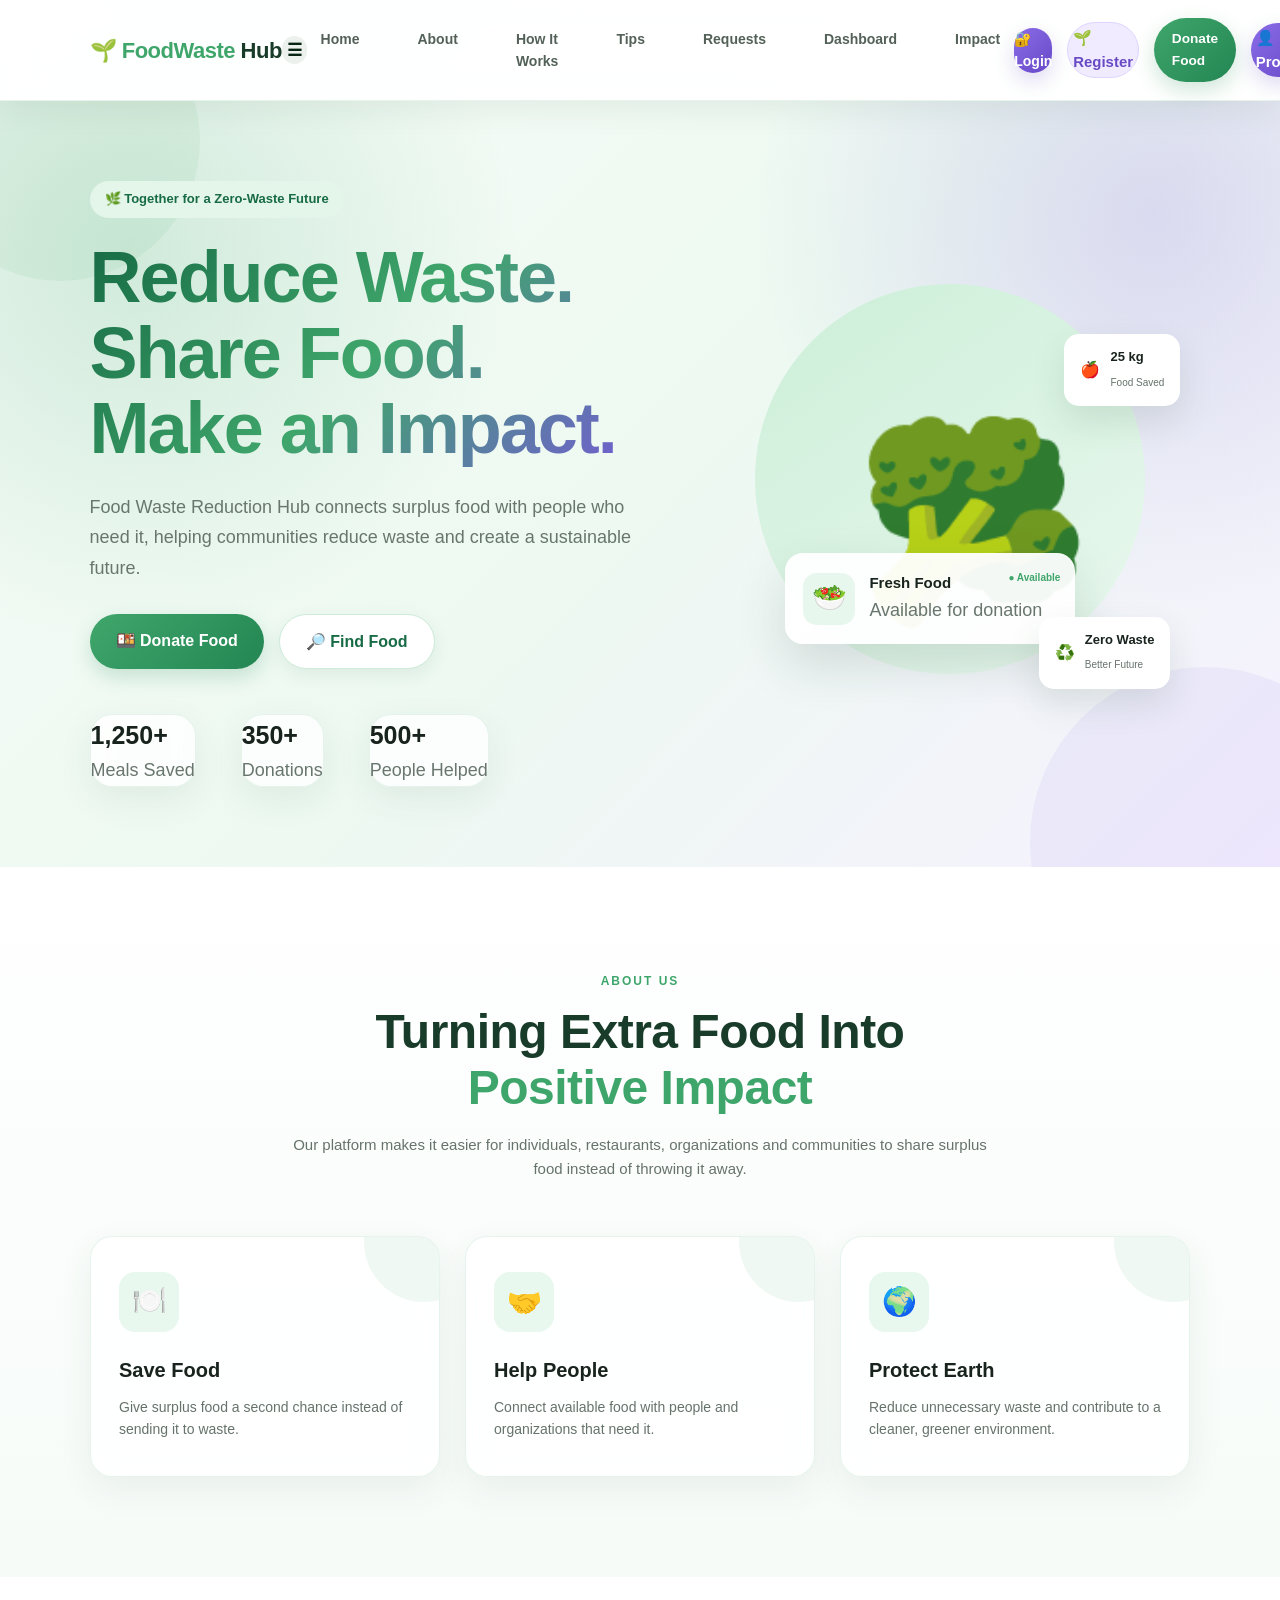
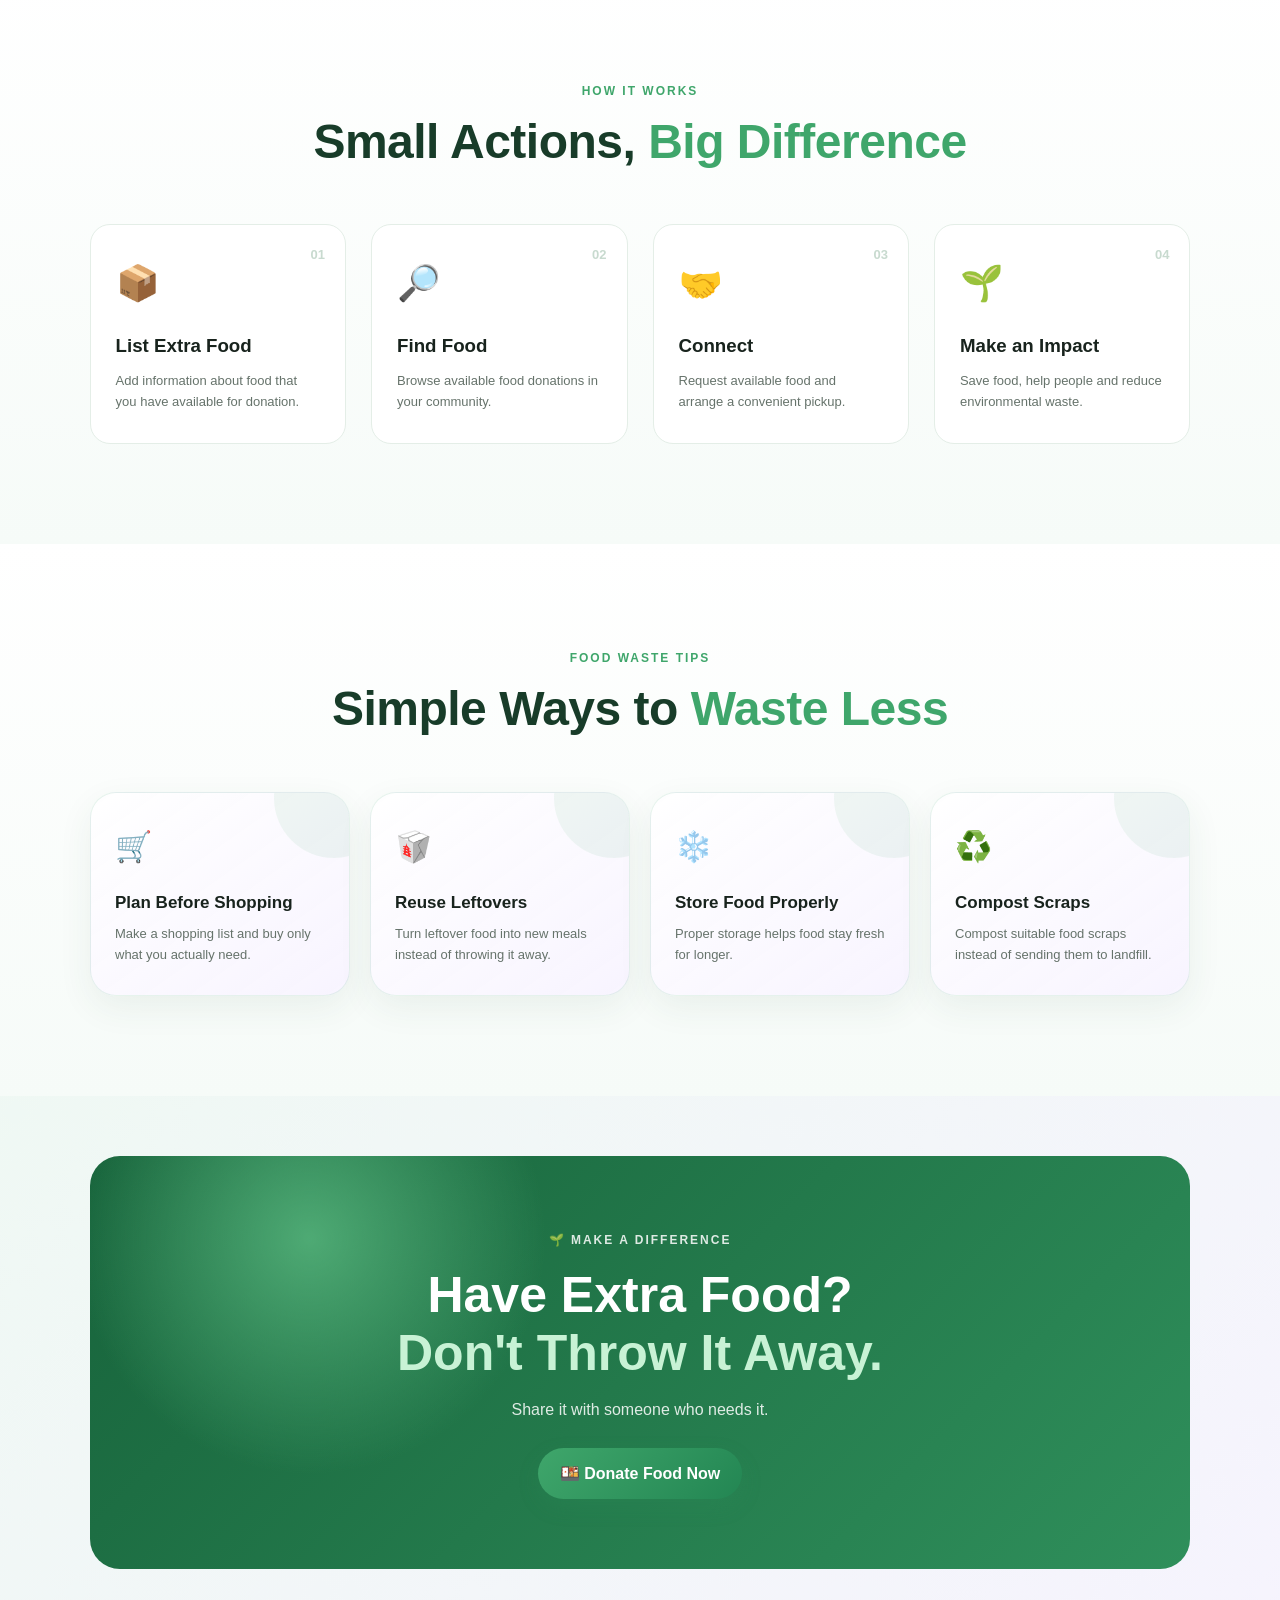
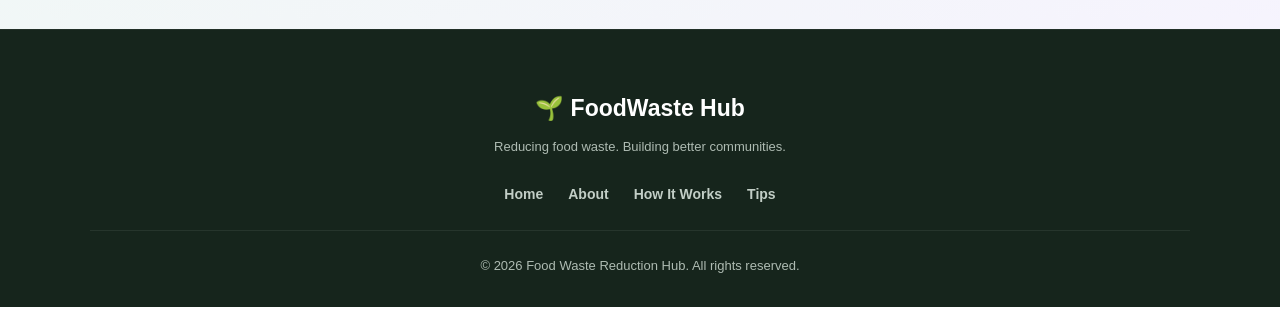
==== commit 07b3cad4: "Update index.html" ====
--- a/index.html
+++ b/index.html
@@ -16,8 +16,15 @@
         <div class="logo">
             🌱 <span>FoodWaste</span> Hub
         </div>
-
-        <nav>
+        
+<button class="mobile-menu-btn" id="mobileMenuBtn"
+        type="button" aria-label="Open navigation menu"
+        aria-expanded="false">
+    ☰
+</button>
+
+
+        <nav id="mainNav">
             <a href="#home">Home</a>
             <a href="#about">About</a>
             <a href="#how-it-works">How It Works</a>
@@ -353,4 +360,4 @@
     <script src="script.js"></script>
 
 </body>
-</html>+</html>
--- a/style.css
+++ b/style.css
@@ -6594,6 +6594,7 @@
 }
 
 
+
 /* =========================================
    SMALL MOBILE
 ========================================= */
@@ -6622,4 +6623,175 @@
     }
 
 }
-```
+
+/* =========================================
+   MOBILE NAVIGATION
+========================================= */
+
+@media screen and (max-width: 768px) {
+
+    header {
+        flex-wrap: wrap;
+        position: relative;
+    }
+
+    header nav {
+        display: flex;
+        flex-wrap: wrap;
+        justify-content: center;
+        gap: 10px;
+        width: 100%;
+        margin-top: 15px;
+    }
+
+    header nav a {
+        display: inline-block;
+        padding: 8px 12px;
+        font-size: 14px;
+    }
+
+/* =================================
+   MOBILE RESPONSIVE NAVIGATION
+================================= */
+
+.mobile-menu-btn {
+    display: none;
+    background: #e8f5e9;
+    color: #176b3a;
+    border: none;
+    border-radius: 12px;
+    padding: 10px 14px;
+    font-size: 25px;
+    cursor: pointer;
+}
+
+@media (max-width: 768px) {
+    .navbar {
+        position: relative;
+        display: flex;
+        flex-wrap: wrap;
+        justify-content: space-between;
+        align-items: center;
+        gap: 12px;
+        padding: 15px 5%;
+    }
+
+    .mobile-menu-btn {
+        display: block;
+    }
+
+    .navbar nav {
+        display: none;
+        width: 100%;
+        flex-direction: column;
+        align-items: stretch;
+        gap: 0;
+        order: 3;
+    }
+
+    .navbar nav.mobile-menu-open {
+        display: flex;
+    }
+
+    .navbar nav a {
+        display: block;
+        padding: 12px;
+        border-bottom: 1px solid #e5e7eb;
+    }
+
+    .navbar .nav-buttons {
+        display: flex;
+        flex-wrap: wrap;
+        gap: 8px;
+        width: 100%;
+        order: 4;
+    }
+
+    .navbar .nav-buttons a {
+        text-align: center;
+        max-width: 100%;
+    }
+
+    .hero {
+        display: flex;
+        flex-direction: column;
+        padding: 40px 5%;
+        gap: 30px;
+    }
+
+    .hero-content,
+    .hero-visual {
+        width: 100%;
+        max-width: 100%;
+    }
+
+    .hero h1 {
+        font-size: clamp(32px, 8vw, 46px);
+    }
+
+    .hero-stats,
+    .about-cards,
+    .steps,
+    .tips-grid {
+        grid-template-columns: 1fr;
+    }
+
+    .hero-buttons {
+        display: flex;
+        flex-wrap: wrap;
+        gap: 12px;
+    }
+
+    .hero-buttons a {
+        max-width: 100%;
+    }
+
+    .about,
+    .how-it-works,
+    .tips,
+    .cta {
+        padding: 40px 5%;
+    }
+
+    .footer-links {
+        display: flex;
+        flex-wrap: wrap;
+        justify-content: center;
+        gap: 12px;
+    }
+
+    img,
+    video {
+        max-width: 100%;
+        height: auto;
+    }
+
+/* =================================
+   MOBILE NAVIGATION MENU
+================================= */
+
+const mobileMenuBtn = document.getElementById("mobileMenuBtn");
+const mainNav = document.getElementById("mainNav");
+
+if (mobileMenuBtn && mainNav) {
+    mobileMenuBtn.addEventListener("click", function () {
+        const isOpen = mainNav.classList.toggle("mobile-menu-open");
+
+        mobileMenuBtn.setAttribute("aria-expanded", isOpen);
+        mobileMenuBtn.setAttribute(
+            "aria-label",
+            isOpen ? "Close navigation menu" : "Open navigation menu"
+        );
+
+        mobileMenuBtn.textContent = isOpen ? "✕" : "☰";
+    });
+
+    mainNav.querySelectorAll("a").forEach(function (link) {
+        link.addEventListener("click", function () {
+            mainNav.classList.remove("mobile-menu-open");
+            mobileMenuBtn.textContent = "☰";
+            mobileMenuBtn.setAttribute("aria-expanded", "false");
+        });
+    });
+}
+
